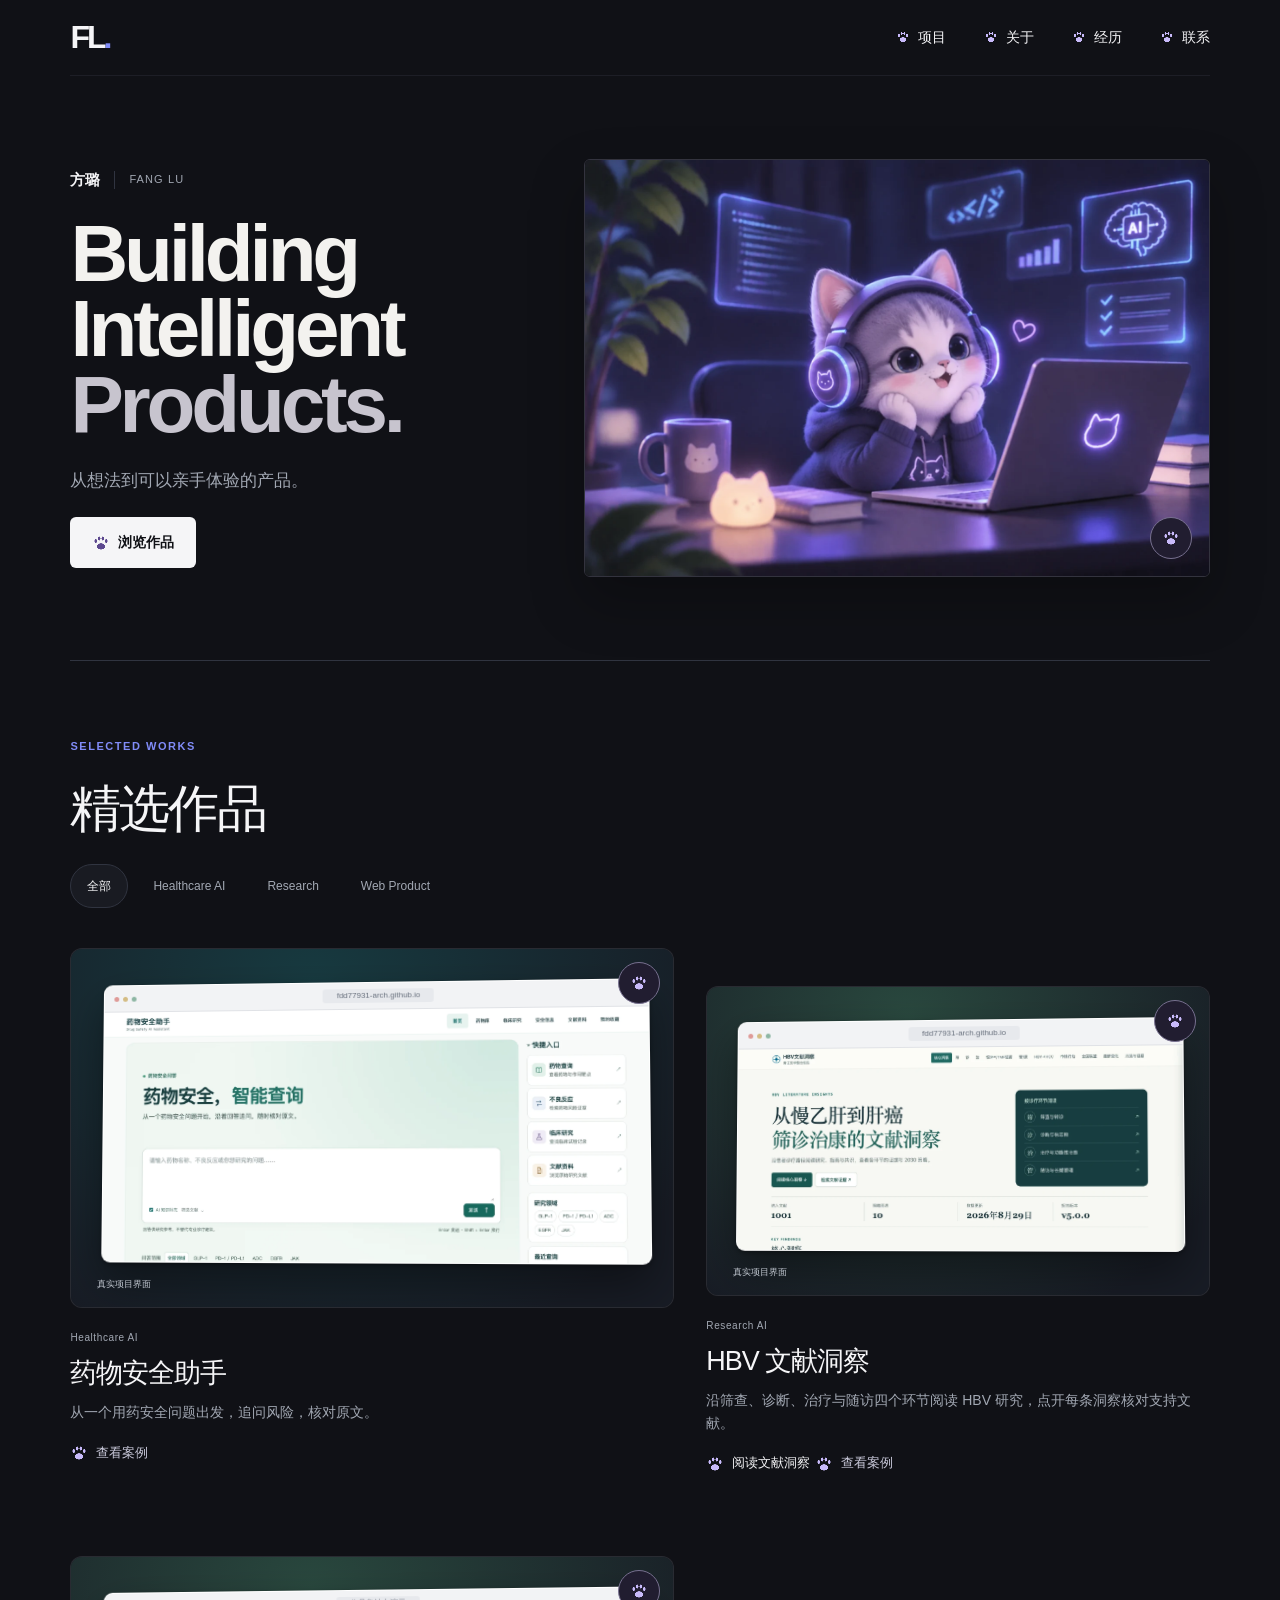
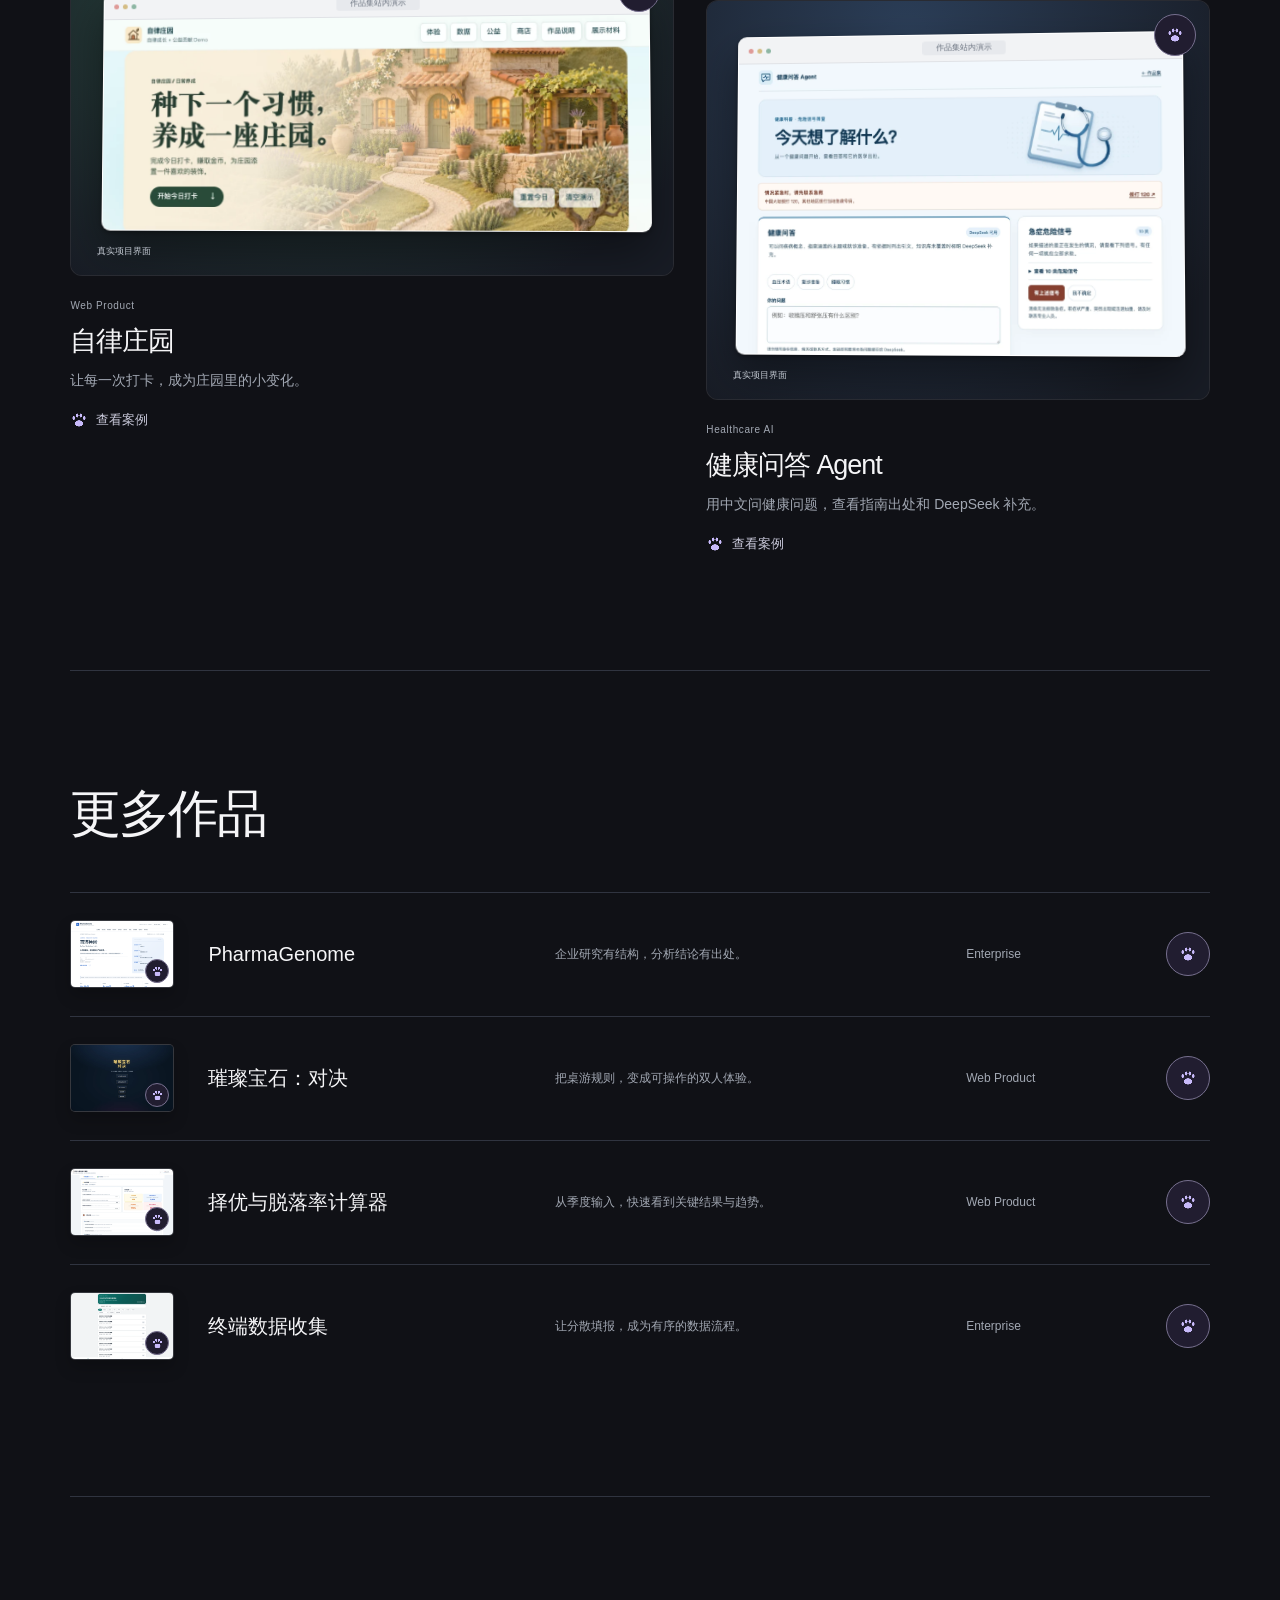
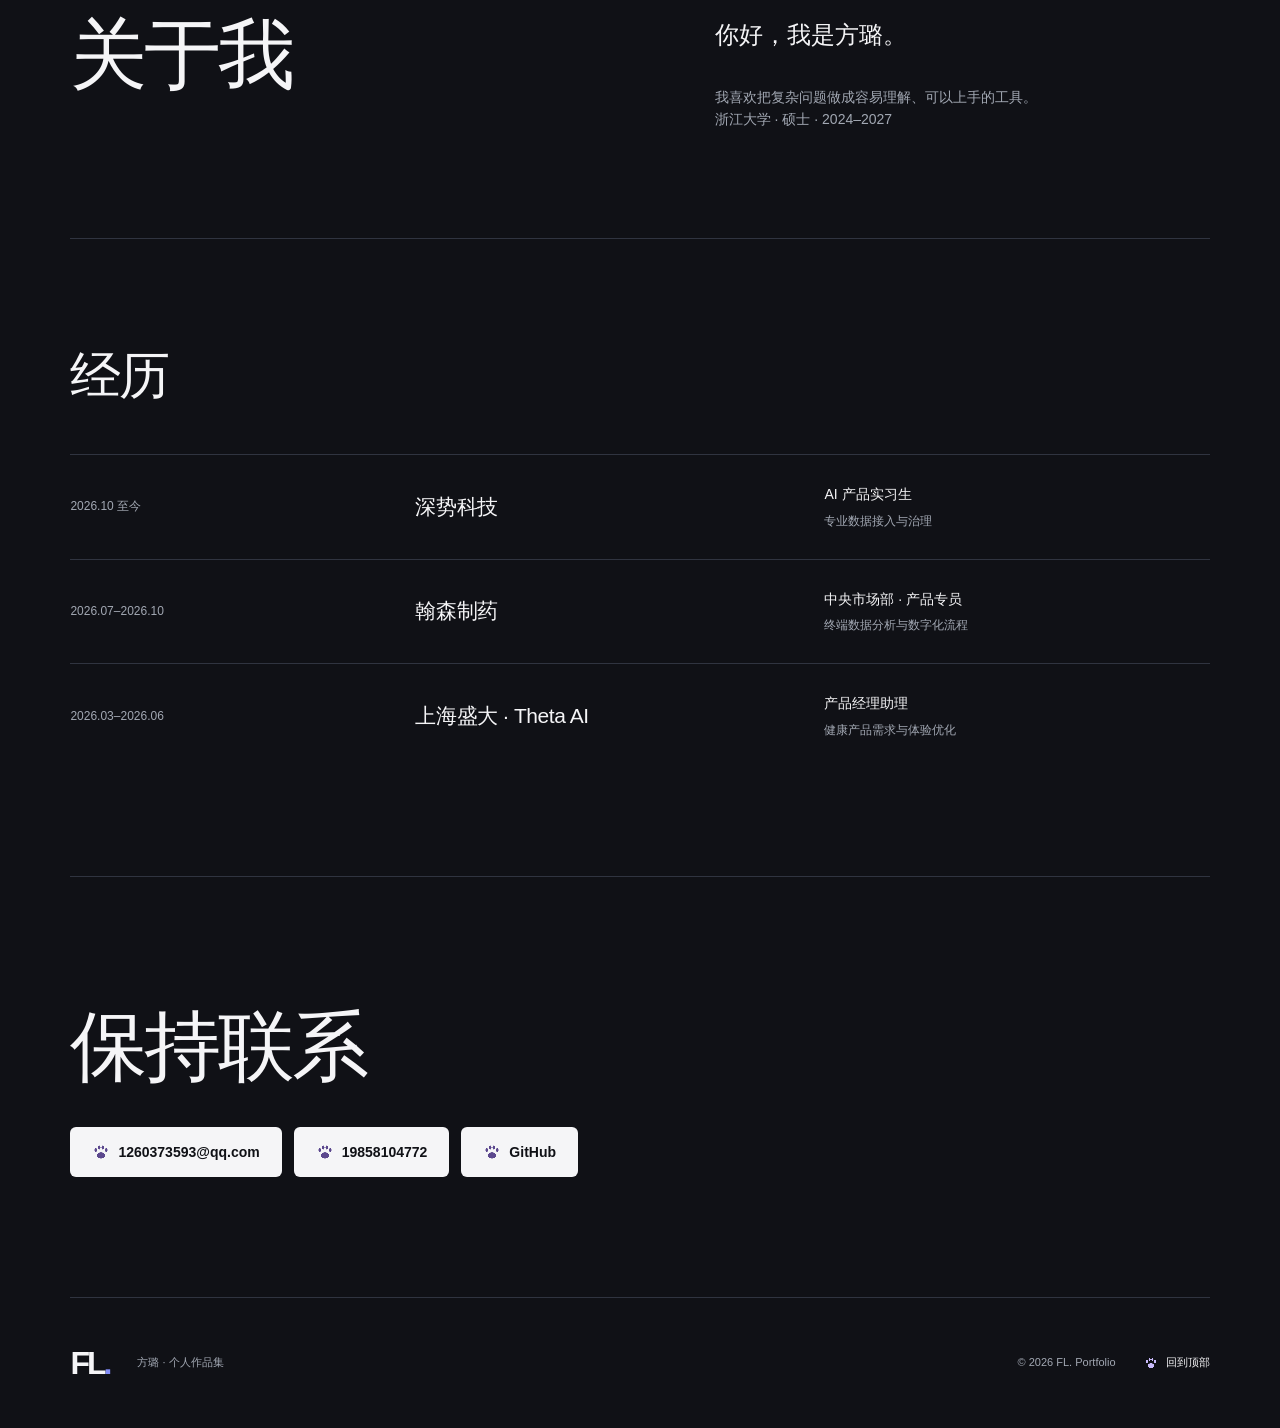
==== index.html @ aad7d4b2 "Feature the redesigned HBV reading experience on the portfolio homepage" ====
<!doctype html><html lang="zh-CN"><head><meta charset="utf-8"><meta name="viewport" content="width=device-width,initial-scale=1"><meta name="theme-color" content="#101116"><meta name="description" content="方璐的个人作品集，收录产品案例与在线体验。"><meta property="og:title" content="FL. Portfolio — 方璐"><meta property="og:description" content="方璐的个人作品集，收录产品案例与在线体验。"><title>FL. Portfolio — 方璐</title><link rel="icon" href="assets/favicon.svg" type="image/svg+xml"><link rel="stylesheet" href="style.css"><script defer src="app.js"></script></head><body><a class="skip" href="#main">跳到主要内容</a><header class="nav"><a class="logo" href="#" aria-label="FL 首页">FL<span>.</span></a><nav aria-label="主导航"><a class="paw-link" href="#works"><span class="paw-icon" aria-hidden="true"></span>项目</a><a class="paw-link" href="#about"><span class="paw-icon" aria-hidden="true"></span>关于</a><a class="paw-link" href="#experience"><span class="paw-icon" aria-hidden="true"></span>经历</a><a class="paw-link" href="#contact"><span class="paw-icon" aria-hidden="true"></span>联系</a></nav><button class="menu" aria-label="展开导航" aria-expanded="false">菜单</button></header><main id="main">
<section class="hero" id="top" aria-labelledby="hero-title">
 <div class="hero-content">
  <p class="hero-name">方璐 <span lang="en">FANG LU</span></p>
  <h1 id="hero-title" lang="en">Building<br>Intelligent<br><span>Products.</span></h1>
  <p class="hero-intro">从想法到可以亲手体验的产品。</p>
  <a class="button hero-button paw-link" href="#works"><span class="paw-icon" aria-hidden="true"></span>浏览作品</a>
 </div>
 <a class="hero-visual" href="#works" aria-label="浏览精选项目">
  <img class="hero-art" src="assets/hero-cat-studio.webp" alt="" width="1440" height="960" fetchpriority="high">
  <span class="paw-badge cover-paw" aria-hidden="true"><span class="paw-icon" aria-hidden="true"></span></span>
 </a>
</section>
<section class="works section" id="works">
 <div class="section-heading"><div><p class="eyebrow" lang="en">SELECTED WORKS</p><h2>精选作品</h2></div></div>
 <div class="filters" role="group" aria-label="筛选精选项目">
  <button class="active" data-filter="all" aria-pressed="true">全部</button>
  <button data-filter="AI" aria-pressed="false">Healthcare AI</button>
  <button data-filter="Research" aria-pressed="false">Research</button>
  <button data-filter="Web" aria-pressed="false">Web Product</button>
 </div>
 <div class="project-grid"><article class="project cyan" data-category="AI">
  <a class="visual" href="https://fdd77931-arch.github.io/drug-safety-assistant/" target="_blank" rel="noopener noreferrer" aria-label="打开药物安全助手项目"><div class="window-stage cyan"><div class="browser-window"><div class="window-toolbar"><span class="window-dots"><i></i><i></i><i></i></span><span class="window-address">fdd77931-arch.github.io</span><span class="window-icon">↗</span></div><img src="assets/drug-safety-aligned.webp" alt="药物安全助手真实界面截图" loading="lazy"></div><span class="window-caption">真实项目界面</span><span class="window-open">点击体验</span></div><span class="paw-badge cover-paw" aria-hidden="true"><span class="paw-icon" aria-hidden="true"></span></span></a>
  <div class="project-meta">Healthcare AI</div>
  <h3><a href="drug-safety.html">药物安全助手</a></h3>
  <p>从一个用药安全问题出发，追问风险，核对原文。</p>
  <a class="project-case paw-link" href="drug-safety.html"><span class="paw-icon" aria-hidden="true"></span>查看案例</a>
 </article><article class="project mint" data-category="Research">
  <a class="visual" href="https://fdd77931-arch.github.io/hbv-literature-insights/" target="_blank" rel="noopener noreferrer" aria-label="打开HBV 文献洞察项目"><div class="window-stage mint"><div class="browser-window"><div class="window-toolbar"><span class="window-dots"><i></i><i></i><i></i></span><span class="window-address">fdd77931-arch.github.io</span><span class="window-icon">↗</span></div><img src="assets/hbv-literature-reading.webp" alt="HBV 文献洞察真实界面截图" loading="lazy"></div><span class="window-caption">真实项目界面</span><span class="window-open">点击体验</span></div><span class="paw-badge cover-paw" aria-hidden="true"><span class="paw-icon" aria-hidden="true"></span></span></a>
  <div class="project-meta">Research AI</div>
  <h3><a href="hbv-insights.html">HBV 文献洞察</a></h3>
  <p>沿筛查、诊断、治疗与随访四个环节阅读 HBV 研究，点开每条洞察核对支持文献。</p>
  <a class="demo paw-link" href="https://fdd77931-arch.github.io/hbv-literature-insights/" target="_blank" rel="noopener noreferrer"><span class="paw-icon" aria-hidden="true"></span>阅读文献洞察</a> <a class="project-case paw-link" href="hbv-insights.html"><span class="paw-icon" aria-hidden="true"></span>查看案例</a>
 </article><article class="project mint" data-category="Web">
  <a class="visual" href="demos/manor/" target="_blank" rel="noopener noreferrer" aria-label="打开自律庄园项目"><div class="window-stage mint"><div class="browser-window"><div class="window-toolbar"><span class="window-dots"><i></i><i></i><i></i></span><span class="window-address">作品集站内演示</span><span class="window-icon">↗</span></div><img src="assets/manor-current.webp" alt="自律庄园真实界面截图" loading="lazy"></div><span class="window-caption">真实项目界面</span><span class="window-open">点击体验</span></div><span class="paw-badge cover-paw" aria-hidden="true"><span class="paw-icon" aria-hidden="true"></span></span></a>
  <div class="project-meta">Web Product</div>
  <h3><a href="manor.html">自律庄园</a></h3>
  <p>让每一次打卡，成为庄园里的小变化。</p>
  <a class="project-case paw-link" href="manor.html"><span class="paw-icon" aria-hidden="true"></span>查看案例</a>
 </article><article class="project blue" data-category="AI">
  <a class="visual" href="demos/xunji/" target="_blank" rel="noopener noreferrer" aria-label="打开健康问答 Agent项目"><div class="window-stage blue"><div class="browser-window"><div class="window-toolbar"><span class="window-dots"><i></i><i></i><i></i></span><span class="window-address">作品集站内演示</span><span class="window-icon">↗</span></div><img src="assets/healthcare-current.webp" alt="健康问答 Agent真实界面截图" loading="lazy"></div><span class="window-caption">真实项目界面</span><span class="window-open">点击体验</span></div><span class="paw-badge cover-paw" aria-hidden="true"><span class="paw-icon" aria-hidden="true"></span></span></a>
  <div class="project-meta">Healthcare AI</div>
  <h3><a href="healthcare.html">健康问答 Agent</a></h3>
  <p>用中文问健康问题，查看指南出处和 DeepSeek 补充。</p>
  <a class="project-case paw-link" href="healthcare.html"><span class="paw-icon" aria-hidden="true"></span>查看案例</a>
 </article></div>
 <p id="filter-status" class="sr-only" aria-live="polite"></p>
</section>
<section class="more section" aria-labelledby="more-title">
 <div class="section-heading"><h2 id="more-title">更多作品</h2></div>
 <div class="more-list"><article class="more-row">
  <a class="more-thumb" href="pharmagenome.html"  aria-label="打开PharmaGenome项目"><img src="assets/pharmagenome.png" alt="" loading="lazy"><span class="paw-badge cover-paw" aria-hidden="true"><span class="paw-icon" aria-hidden="true"></span></span></a>
  <strong><a href="pharmagenome.html">PharmaGenome</a></strong>
  <span class="more-description">企业研究有结构，分析结论有出处。</span>
  <span class="row-kind">Enterprise</span>
  <a class="more-jump paw-badge" href="pharmagenome.html"  aria-label="打开PharmaGenome案例"><span class="paw-icon" aria-hidden="true"></span></a>
 </article><article class="more-row">
  <a class="more-thumb" href="splendor.html"  aria-label="打开璀璨宝石：对决项目"><img src="assets/splendor-screen.webp" alt="" loading="lazy"><span class="paw-badge cover-paw" aria-hidden="true"><span class="paw-icon" aria-hidden="true"></span></span></a>
  <strong><a href="splendor.html">璀璨宝石：对决</a></strong>
  <span class="more-description">把桌游规则，变成可操作的双人体验。</span>
  <span class="row-kind">Web Product</span>
  <a class="more-jump paw-badge" href="splendor.html"  aria-label="打开璀璨宝石：对决案例"><span class="paw-icon" aria-hidden="true"></span></a>
 </article><article class="more-row">
  <a class="more-thumb" href="https://fdd77931-arch.github.io/dropout--calculator/" target="_blank" rel="noopener noreferrer" aria-label="打开择优与脱落率计算器项目"><img src="assets/calculator-screen.webp" alt="" loading="lazy"><span class="paw-badge cover-paw" aria-hidden="true"><span class="paw-icon" aria-hidden="true"></span></span></a>
  <strong><a href="calculator.html">择优与脱落率计算器</a></strong>
  <span class="more-description">从季度输入，快速看到关键结果与趋势。</span>
  <span class="row-kind">Web Product</span>
  <a class="more-jump paw-badge" href="https://fdd77931-arch.github.io/dropout--calculator/" target="_blank" rel="noopener noreferrer" aria-label="打开择优与脱落率计算器演示"><span class="paw-icon" aria-hidden="true"></span></a>
 </article><article class="more-row">
  <a class="more-thumb" href="https://fdd77931-arch.github.io/terminal-collect/?p=2026-09#/fill" target="_blank" rel="noopener noreferrer" aria-label="打开终端数据收集项目"><img src="assets/terminal-screen.webp" alt="" loading="lazy"><span class="paw-badge cover-paw" aria-hidden="true"><span class="paw-icon" aria-hidden="true"></span></span></a>
  <strong><a href="terminal.html">终端数据收集</a></strong>
  <span class="more-description">让分散填报，成为有序的数据流程。</span>
  <span class="row-kind">Enterprise</span>
  <a class="more-jump paw-badge" href="https://fdd77931-arch.github.io/terminal-collect/?p=2026-09#/fill" target="_blank" rel="noopener noreferrer" aria-label="打开终端数据收集演示"><span class="paw-icon" aria-hidden="true"></span></a>
 </article></div>
</section>
<section class="about section" id="about">
 <div class="about-grid"><h2>关于我</h2><div class="about-copy">
  <p class="large-copy">你好，我是方璐。</p>
  <p>我喜欢把复杂问题做成容易理解、可以上手的工具。</p>
  <p>浙江大学 · 硕士 · 2024–2027</p>
 </div></div>
</section>
<section class="section experience" id="experience">
 <div class="section-heading"><h2>经历</h2></div>
 <div class="experience-row"><span>2026.10 至今</span><h3>深势科技</h3><p>AI 产品实习生 <small>专业数据接入与治理</small></p></div>
 <div class="experience-row"><span>2026.07–2026.10</span><h3>翰森制药</h3><p>中央市场部 · 产品专员 <small>终端数据分析与数字化流程</small></p></div>
 <div class="experience-row"><span>2026.03–2026.06</span><h3>上海盛大 · Theta AI</h3><p>产品经理助理 <small>健康产品需求与体验优化</small></p></div>
</section>
<section class="contact section" id="contact">
 <h2>保持联系</h2>
 <div class="contact-links">
  <a class="button paw-link" href="mailto:1260373593@qq.com"><span class="paw-icon" aria-hidden="true"></span><span class="sr-only">邮箱 </span>1260373593@qq.com</a>
  <a class="button paw-link" href="tel:+8619858104772"><span class="paw-icon" aria-hidden="true"></span><span class="sr-only">电话 </span>19858104772</a>
  <a class="button paw-link" href="https://github.com/fdd77931-arch" target="_blank" rel="noopener noreferrer"><span class="paw-icon" aria-hidden="true"></span>GitHub</a>
 </div>
</section>
</main><footer><a class="logo" href="index.html">FL<span>.</span></a><p>方璐 · 个人作品集</p><span>© 2026 FL. Portfolio</span><a class="footer-top paw-link" href="#top"><span class="paw-icon" aria-hidden="true"></span>回到顶部</a></footer></body></html>
---- style.css ----
:root{--bg:#101116;--surface:#191b22;--line:#303440;--text:#f5f5f7;--muted:#a2a8b3;--accent:#818cf8;--cyan:#67e8f9;color-scheme:dark}*{box-sizing:border-box}html{scroll-behavior:smooth;scroll-padding-top:100px}body{margin:0;background:var(--bg);color:var(--text);font-family:Arial,'PingFang SC','Microsoft YaHei',sans-serif;line-height:1.6;-webkit-font-smoothing:antialiased}a{color:inherit;text-decoration:none}button{font:inherit;cursor:pointer}a,button,summary{touch-action:manipulation}button,a,summary{outline-offset:6px}a:focus-visible,button:focus-visible,summary:focus-visible{outline:2px solid var(--cyan)}img{display:block;max-width:100%}h1,h2,h3,p{margin:0}h1,h2,h3{line-height:1.15;letter-spacing:-.04em}h2{font-size:clamp(32px,4vw,58px);font-weight:500}h3{font-weight:500}p{color:var(--muted)}.nav{height:76px;width:89%;max-width:1440px;margin:0 auto;display:flex;align-items:center;justify-content:space-between;border-bottom:1px solid #30344066;position:relative;z-index:5}.logo{font-size:32px;font-weight:800;letter-spacing:-3px}.logo span{color:var(--accent)}.nav nav{display:flex;gap:38px;font-size:14px}.nav a{transition:color .18s}.nav a:hover{color:var(--accent)}.menu{display:none}.section{padding:108px 0;margin:0 auto;width:89%;max-width:1440px;border-bottom:1px solid var(--line)}.eyebrow{font-size:11px;letter-spacing:.14em;color:var(--accent);font-weight:600;margin-bottom:24px}.button{display:inline-flex;align-items:center;gap:56px;margin-top:30px;background:var(--text);color:var(--bg);padding:14px 22px;border-radius:6px;font-size:14px;font-weight:600;transition:background .18s,transform .18s}.button:hover{background:#c7cdff;transform:translateY(-2px)}.section-heading{display:flex;justify-content:space-between;align-items:flex-end;gap:24px;margin-bottom:48px}.section-heading>p{font-size:14px;line-height:1.9}.filters{display:flex;gap:8px;flex-wrap:wrap;margin-bottom:40px}.filters button{border:1px solid transparent;background:none;color:var(--muted);padding:10px 16px;border-radius:24px;font-size:12px;min-height:44px}.filters button.active{border-color:var(--line);color:var(--text);background:var(--surface)}sup{font-size:9px;margin-left:8px;color:var(--accent)}.project-grid{display:grid;grid-template-columns:1.2fr 1fr;gap:70px 32px;align-items:start}.project:nth-child(2){padding-top:110px}.project:nth-child(4){padding-top:90px}.visual{display:block;position:relative;height:360px;border-radius:12px;background:var(--surface);overflow:hidden;transition:transform .18s}.project:nth-child(2) .visual{height:310px}.project:nth-child(3) .visual{height:320px}.project:nth-child(4) .visual{height:400px}.visual:hover{transform:translateY(-2px)}.visual:hover .sculpture{transform:scale(1.02)}.project-meta{display:flex;justify-content:space-between;font-size:10px;color:var(--muted);margin:22px 0 12px;letter-spacing:.06em}.project-meta span:last-child{font-size:9px}.project h3{font-size:27px}.project p{font-size:14px;margin-top:12px}.card-bottom{display:flex;justify-content:space-between;align-items:center;gap:12px;margin-top:22px}.tags{display:flex;gap:8px;flex-wrap:wrap}.tags span{font-size:10px;color:var(--muted);border:1px solid var(--line);padding:3px 8px;border-radius:4px}.demo{display:inline-flex;gap:18px;align-items:center;font-size:13px;white-space:nowrap;color:var(--text);min-height:44px}.demo:hover{color:#bac3ff}.sculpture{position:relative;width:100%;height:100%;overflow:hidden;transition:transform .3s;--hue:#67e8f9;background:radial-gradient(ellipse at 65% 90%,color-mix(in srgb,var(--hue),transparent 88%),transparent 65%)}.violet .sculpture,.sculpture.violet{--hue:#a9a1ff}.mint .sculpture,.sculpture.mint{--hue:#9dd8c4}.blue .sculpture,.sculpture.blue{--hue:#8bb2e7}.gold .sculpture,.sculpture.gold{--hue:#ceac6f}.sculpture i{position:absolute;display:block;left:23%;top:24%;width:52%;height:48%;border:1px solid color-mix(in srgb,var(--hue),transparent 40%);background:color-mix(in srgb,var(--hue),transparent 94%);transform:rotate(-16deg) skewY(8deg);border-radius:12px;box-shadow:0 20px 40px #0004}.sculpture i:nth-child(2){transform:translate(18px,-25px) rotate(-16deg) skewY(8deg)}.sculpture i:nth-child(3){transform:translate(-18px,25px) rotate(-16deg) skewY(8deg)}.sculpture b{position:absolute;left:48%;top:20%;height:60%;width:1px;background:var(--hue);transform:rotate(35deg)}.sculpture em{position:absolute;left:24px;bottom:42px;font-size:16px;font-weight:400;letter-spacing:-.03em;font-style:normal;color:var(--hue)}.mint .sculpture i{border-radius:80px;width:40%;left:29%;transform:rotate(30deg)}.blue .sculpture i{border-radius:2px;transform:rotate(-3deg);width:58%;left:20%}.art-label{position:absolute;bottom:18px;left:24px;color:#a2a8b3;font-size:9px}.more-row{display:grid;grid-template-columns:14px 1.1fr 1.4fr .6fr 24px;align-items:center;gap:20px;min-height:105px;border-top:1px solid var(--line);transition:background .18s}.more-row:hover{background:#191b2266}.more-row strong{font-size:20px;font-weight:500}.more-row>span{font-size:12px;color:var(--muted)}.tiny-dot{width:7px;height:7px;border-radius:50%;background:var(--accent)}.tiny-dot.mint{background:#9dd8c4}.tiny-dot.gold{background:#ceac6f}.tiny-dot.blue{background:#8bb2e7}.more-row>b{font-size:24px;font-weight:400}.about-grid{display:grid;grid-template-columns:1.1fr 1fr;gap:100px}.about h2{font-size:clamp(40px,6vw,82px);line-height:1.3}.about h2 span{color:var(--accent)}.about-copy{padding-top:10px}.large-copy{font-size:24px;color:var(--text);line-height:1.7;margin-bottom:30px}.about-copy>p:not(.large-copy){font-size:14px}.capabilities{display:flex;flex-wrap:wrap;gap:12px 24px;margin-top:40px}.capabilities span{font-size:12px;color:var(--muted);padding-bottom:10px;border-bottom:1px solid var(--line)}.experience-row{display:grid;grid-template-columns:1fr 1.2fr 1.2fr;padding:28px 0;align-items:center;border-top:1px solid var(--line);gap:24px}.experience-row>span{font-size:12px;color:var(--muted)}.experience-row h3{font-size:21px;letter-spacing:-.02em}.experience-row p{font-size:14px;color:var(--text)}.experience-row small{display:block;font-size:12px;color:var(--muted);margin-top:6px}.contact{padding-top:120px;padding-bottom:120px}.contact h2{font-size:clamp(40px,6vw,86px);line-height:1.3}.contact h2 span{color:var(--muted)}.contact>p:not(.eyebrow){margin-top:24px}.contact .contact-note{font-size:11px}footer{max-width:1440px;width:89%;margin:auto;min-height:130px;display:flex;align-items:center;gap:28px;font-size:11px}footer p{flex:1}footer>span{color:var(--muted)}.skip{position:fixed;left:20px;top:-100px;z-index:99;background:white;color:black;padding:12px}.skip:focus{top:12px}.sr-only{position:absolute;width:1px;height:1px;overflow:hidden;clip-path:inset(50%)}[hidden]{display:none!important}.pending{font-size:11px;color:var(--muted)}.case-page{width:89%;max-width:1440px;margin:auto}.back{display:inline-block;font-size:13px;color:var(--muted);margin-top:40px}.case-title{padding:64px 0 48px}.case-title h1{font-size:clamp(38px,5.4vw,80px);font-weight:500}.case-title>p:not(.eyebrow){font-size:20px;margin-top:28px}.case-actions{display:flex;gap:40px;align-items:center;margin-top:24px}.case-cover{height:460px;background:var(--surface);border-radius:12px;overflow:hidden;position:relative}.case-cover img{width:100%;height:100%;object-fit:cover;object-position:top}.case-cover .sculpture em{font-size:30px;left:40px;bottom:45px}.case-body{display:grid;grid-template-columns:200px 1fr;gap:64px;padding-top:80px}.case-body aside{height:max-content;position:sticky;top:32px;font-size:12px;display:flex;flex-direction:column;gap:18px;color:var(--muted)}.case-body aside p{font-size:10px;letter-spacing:.1em;color:var(--accent);margin-bottom:8px}.case-body section{padding:0 0 64px;margin-bottom:64px;border-bottom:1px solid var(--line)}.case-body section h2{font-size:36px;margin-bottom:28px}.case-body section>p{max-width:65ch;line-height:1.95;font-size:15px}.metrics{display:flex;gap:60px;margin:32px 0}.metrics strong{font-size:50px;line-height:1.2;display:block;letter-spacing:-.05em;font-weight:500}.metrics span{font-size:12px;color:var(--muted)}.case-body p.scope{font-size:12px;margin-top:24px}.feature-list{padding:0;list-style:none;margin:30px 0 0}.feature-list li{font-size:20px;border-top:1px solid var(--line);padding:18px 0}.feature-list span{color:var(--accent);padding-right:28px}.flow{display:flex;list-style:none;padding:0;gap:12px;flex-wrap:wrap}.flow li{border:1px solid var(--line);border-radius:6px;padding:16px;font-size:13px}.flow li+li:before{content:'→';color:var(--accent);margin-right:12px}details{border-top:1px solid var(--line);margin-top:32px}summary{padding:20px 0;cursor:pointer;font-size:13px;list-style:none;display:flex;justify-content:space-between}details p{font-size:13px;margin:16px 0}.next-project{display:flex;align-items:center;justify-content:space-between;padding:30px 0 70px;gap:24px}.next-project > .next-label{font-size:12px;color:var(--muted)}.next-project strong{font-size:clamp(20px,3vw,40px);font-weight:500}
@media(max-width:1000px){.project-grid{gap:50px 24px}.visual{height:290px}.project:nth-child(4) .visual{height:320px}.card-bottom{align-items:flex-start;flex-direction:column;gap:4px}.more-row{grid-template-columns:10px 1fr 1.2fr 20px}.row-kind{display:none}.about-grid{gap:50px}.case-body{grid-template-columns:140px 1fr;gap:32px}.experience-row{grid-template-columns:.8fr 1fr 1.2fr}footer{flex-wrap:wrap;padding:32px 0;gap:20px}footer p{min-width:55%}}
@media(max-width:640px){.nav{height:76px}.nav nav{display:none;position:absolute;top:76px;left:-6.2%;right:-6.2%;background:#191b22;flex-direction:column;gap:0;padding:12px 6% 24px;border-bottom:1px solid var(--line)}.nav nav.open{display:flex}.nav nav a{padding:14px 0}.menu{display:block;background:transparent;border:1px solid var(--line);color:var(--text);border-radius:5px;min-height:44px;padding:8px 14px;font-size:12px}.section{padding:64px 0}.section-heading{display:block;margin-bottom:28px}.section-heading>p{margin-top:20px;font-size:12px}.eyebrow{font-size:9px;margin-bottom:18px}.filters{gap:2px;margin-bottom:24px}.filters button{font-size:10px;padding:9px 10px}.project-grid{grid-template-columns:1fr;gap:44px}.project:nth-child(n){padding-top:0}.project:nth-child(n) .visual{height:270px}.project h3{font-size:25px}.project-meta{font-size:9px;margin-top:18px}.project p{font-size:13px}.card-bottom{flex-direction:row;align-items:center;margin-top:18px}.tags span{font-size:9px;padding:3px 6px}.demo{font-size:12px;gap:12px}.more-row{grid-template-columns:8px 1fr 18px;gap:14px;padding:22px 0;min-height:100px}.more-row strong{font-size:19px}.more-row>span:not(.tiny-dot){display:none}.more-row>b{font-size:20px}.about-grid{grid-template-columns:1fr;gap:30px}.about h2{font-size:52px}.about .large-copy{font-size:22px}.capabilities{margin-top:24px;gap:12px 18px}.experience-row{grid-template-columns:1fr;gap:12px;padding:24px 0}.experience-row h3{font-size:22px}.experience-row p{font-size:13px}.contact h2{font-size:43px}.contact>p:not(.eyebrow){font-size:13px}.contact .contact-note{font-size:10px}footer{gap:18px}footer p{display:none}footer>span{flex:1;font-size:9px}.case-title{padding:44px 0 30px}.case-title h1{font-size:37px;line-height:1.2}.case-title>p:not(.eyebrow){font-size:16px;margin-top:20px}.case-actions{gap:20px;flex-wrap:wrap}.case-cover{height:280px}.case-cover .sculpture em{font-size:18px;left:24px}.case-body{grid-template-columns:1fr;padding-top:44px;gap:0}.case-body aside{display:none}.case-body section{margin-bottom:40px;padding-bottom:40px}.case-body section h2{font-size:30px}.case-body section>p{font-size:14px}.metrics{gap:40px}.metrics strong{font-size:44px}.flow{gap:8px}.flow li{padding:12px;font-size:12px}.feature-list li{font-size:18px}.next-project{flex-wrap:wrap;padding-bottom:40px}.next-project > .next-label{width:100%}.next-project strong{font-size:25px}}
@media(prefers-reduced-motion:reduce){html{scroll-behavior:auto}*,*:before,*:after{animation:none!important;transition:none!important;transform:none!important}}
/* Real-product browser windows */
.window-stage{height:100%;position:relative;padding:32px 26px 44px;display:flex;align-items:center;justify-content:center;--window-tint:#173a40;background:radial-gradient(ellipse at 40% 10%,var(--window-tint),#171b24 85%)}.window-stage.violet{--window-tint:#343354}.window-stage.mint{--window-tint:#29483e}.window-stage.blue{--window-tint:#2b3e58}.window-stage.gold{--window-tint:#49382b}.browser-window{width:100%;border:1px solid #ffffff26;border-radius:9px;overflow:hidden;background:#fff;box-shadow:0 20px 44px #0006,0 2px 5px #0005;transform:perspective(1400px) rotateX(3deg) rotateY(-5deg);transition:transform .3s ease,box-shadow .3s}.visual:hover .browser-window{transform:perspective(1400px) rotateX(0) rotateY(0) translateY(-3px);box-shadow:0 28px 54px #0008}.window-toolbar{height:27px;display:flex;align-items:center;justify-content:space-between;background:#f2f3f5;color:#68707d;padding:0 10px;border-bottom:1px solid #e0e2e6;gap:14px}.window-dots{display:flex;gap:4px}.window-dots i{width:5px;height:5px;border-radius:100%;background:#c4c9d1}.window-dots i:first-child{background:#df9a97}.window-dots i:nth-child(2){background:#d4bc83}.window-dots i:nth-child(3){background:#8db6a3}.window-address{font-size:8px;text-align:center;background:#e7e9ed;border-radius:3px;padding:1px 14px;overflow:hidden;white-space:nowrap;text-overflow:ellipsis;max-width:70%}.window-icon{font-size:10px}.browser-window img{display:block;width:100%;height:auto;aspect-ratio:1.5;object-fit:cover;object-position:top}.window-caption{position:absolute;bottom:16px;left:26px;font-size:9px;color:#c1c7d0}.window-open{position:absolute;right:26px;bottom:14px;font-size:10px;color:#e9edf5;opacity:0;transform:translateY(5px);transition:opacity .18s,transform .18s}.visual:hover .window-open,.visual:focus-visible .window-open{opacity:1;transform:none}.case-link{color:var(--muted);font-size:12px;white-space:nowrap;min-height:44px;display:inline-flex;align-items:center;gap:10px;margin-left:auto}.case-link:hover{color:var(--text)}.case-cover .window-stage{padding:40px 7%}.case-cover{height:auto;min-height:400px}.case-cover .browser-window{max-width:1050px;transform:none}.case-cover .browser-window img{aspect-ratio:1.5;max-height:700px;object-fit:contain}.case-cover .window-caption{bottom:12px}.case-cover .window-open{display:none}.more-row{grid-template-columns:112px 1.1fr 1.4fr .6fr 24px;min-height:124px}.more-thumb{display:block;width:104px;height:70px;overflow:hidden;border-radius:5px;border:1px solid #ffffff20;background:var(--surface);box-shadow:0 8px 16px #0003}.more-thumb img{width:100%;height:100%;object-fit:cover;object-position:top}.more-row:hover .more-thumb{outline:1px solid #818cf866}
@media(max-width:1000px){.window-stage{padding:24px 18px 38px}.window-caption{left:18px;bottom:12px}.window-open{right:18px;bottom:12px;opacity:1;transform:none}.more-row{grid-template-columns:88px 1fr 1.2fr 20px}.more-thumb{width:80px;height:58px}.card-bottom{flex-direction:row;flex-wrap:wrap}.card-bottom .tags{width:100%}.case-link{margin-left:0}.card-bottom .demo{margin-left:auto}}
@media(max-width:640px){.project:nth-child(n) .visual{height:auto;aspect-ratio:1.25}.window-stage{padding:24px 14px 36px}.browser-window{transform:none;border-radius:6px}.window-toolbar{height:22px;padding:0 7px;gap:5px}.window-address{font-size:6px;padding:1px 8px}.window-dots i{width:4px;height:4px}.window-caption{font-size:8px;left:14px}.window-open{font-size:9px;right:14px}.more-row{grid-template-columns:80px 1fr 18px;gap:16px}.more-thumb{width:76px;height:56px}.more-row>span.more-thumb{display:block}.more-row strong{font-size:18px}.case-cover{min-height:0}.case-cover .window-stage{padding:22px 12px 34px}.case-cover .browser-window img{max-height:none}.case-cover .window-caption{left:12px;font-size:8px}.case-link{font-size:11px}}
@media(prefers-reduced-motion:reduce){.browser-window,.visual:hover .browser-window{transform:none!important}}
.window-stage .browser-window{height:100%;min-height:0;display:flex;flex-direction:column}.window-toolbar{flex:0 0 27px}.window-stage .browser-window img{flex:1;min-height:0;height:0;aspect-ratio:auto;object-fit:cover;object-position:top}.case-cover .window-stage{height:620px}.case-cover .browser-window{height:100%}.case-cover .window-stage .browser-window img{object-fit:contain;background:#f5f6f8}@media(max-width:640px){.window-toolbar{flex-basis:22px}.case-cover .window-stage{height:290px}}

/* Portfolio opening and featured works */
.hero {
  display: grid;
  grid-template-columns: minmax(0, .85fr) minmax(0, 1.15fr);
  align-items: center;
  gap: clamp(32px, 4vw, 72px);
  width: 89%;
  max-width: 1440px;
  margin-inline: auto;
  padding-block: clamp(56px, 6.5vw, 106px);
  border-bottom: 1px solid var(--line);
}

.hero-name {
  display: flex;
  align-items: center;
  gap: 14px;
  margin: 0 0 24px;
  color: var(--text);
  font-size: 15px;
  font-weight: 600;
}

.hero-name span {
  padding-inline-start: 14px;
  border-inline-start: 1px solid var(--line);
  color: var(--muted);
  font-size: 11px;
  font-weight: 500;
  letter-spacing: .1em;
}

.hero h1 {
  color: #f3f2ef;
  font-family: -apple-system, BlinkMacSystemFont, 'Segoe UI', sans-serif;
  font-size: clamp(52px, 6.25vw, 104px);
  font-weight: 560;
  line-height: .94;
  letter-spacing: -.052em;
}

.hero h1 span { color: #c7c4ce; }

.hero-intro {
  margin-top: 26px;
  color: var(--muted);
  font-size: clamp(15px, 1.3vw, 18px);
}

.hero .hero-button { margin-top: 23px; }

.hero-visual {
  position: relative;
  display: block;
  overflow: hidden;
  border: 1px solid #33333e;
  border-radius: 6px;
  background: #08090c;
  box-shadow: 0 24px 54px #0004;
}

.hero-art {
  display: block;
  width: 100%;
  height: auto;
  transition: transform .55s cubic-bezier(.2,.8,.2,1);
}

.hero-visual:is(:hover, :focus-visible) .hero-art { transform: scale(1.035); }

.works { padding-top: clamp(62px, 6vw, 96px); }
.works .section-heading { margin-bottom: 26px; }
.works .section-heading h2, .more .section-heading h2 { margin-top: 6px; }
.project:nth-child(2) { padding-top: 38px; }
.project:nth-child(4) { padding-top: 44px; }
.project-grid:has(>.project[hidden]) > .project { padding-top: 0; }
.project .visual { border: 1px solid #ffffff12; }
.project .visual:focus-visible, .more-thumb:focus-visible, .hero-visual:focus-visible { outline-offset: 4px; }
.case-cover-link { display: block; }
.project-case {
  display: inline-flex;
  align-items: center;
  gap: 8px;
  margin-top: 12px;
  padding: 7px 0;
  color: #c9c9da;
  font-size: 13px;
}
.project-case:hover, .more-row strong a:hover { color: #fff; text-decoration: underline; text-underline-offset: 4px; }
.more-row { grid-template-columns: 118px minmax(0, 1fr) minmax(0, 1.2fr) minmax(100px, .55fr) 44px; }
.more-thumb {
  height: 68px;
  position: relative;
  transition: border-color .2s;
}
.more-row .more-thumb:hover { border-color: #a7a6ba; }
.about-copy .large-copy + p { margin-top: 16px; }

@media (max-width: 1000px) {
  .hero { grid-template-columns: minmax(0, .92fr) minmax(0, 1.08fr); }
  .hero h1 { font-size: clamp(47px, 7.05vw, 72px); }
  .more-row { grid-template-columns: 88px minmax(0, 1fr) minmax(0, 1.1fr) 44px; }
}

@media (max-width: 740px) {
  .hero {
    grid-template-columns: minmax(0, 1fr);
    gap: 28px;
    padding-block: 43px 35px;
  }
  .hero h1 { font-size: clamp(53px, 12vw, 77px); }
  .hero-name { margin-bottom: 18px; }
  .hero-intro { margin-top: 19px; }
  .hero .hero-button { margin-top: 15px; padding: 10px 16px; }
}

@media (max-width: 640px) {
  .project:nth-child(2), .project:nth-child(4) { padding-top: 0; }
  .more-row { grid-template-columns: 76px minmax(0, 1fr) 44px; min-height: 96px; }
  .more-thumb { height: 54px; }
  .more-row strong { font-size: 16px; }
}

.paw-link {
  display: inline-flex;
  align-items: center;
  gap: 8px;
}

.nav nav .paw-link,
.case-body aside .paw-link,
.footer-top {
  --paw-size: 14px;
}

.button.paw-link { --paw-ink: #5c488e; }

.paw-icon {
  display: inline-block;
  flex: 0 0 auto;
  inline-size: var(--paw-size, 18px);
  block-size: var(--paw-size, 18px);
  color: var(--paw-ink, #c8bafa);
  background:
    radial-gradient(ellipse 8% 11% at 21% 39%, currentColor 83%, transparent 100%),
    radial-gradient(ellipse 8% 12% at 40% 25%, currentColor 83%, transparent 100%),
    radial-gradient(ellipse 8% 12% at 60% 25%, currentColor 83%, transparent 100%),
    radial-gradient(ellipse 8% 11% at 79% 39%, currentColor 83%, transparent 100%),
    radial-gradient(ellipse 24% 18% at 50% 69%, currentColor 90%, transparent 100%);
  transition: transform .2s ease-out, color .2s ease-out;
}

.paw-badge {
  display: grid;
  place-items: center;
  flex: 0 0 auto;
  inline-size: var(--paw-badge-size, 42px);
  block-size: var(--paw-badge-size, 42px);
  border: 1px solid #77708f;
  border-radius: 50%;
  background: #211d30;
  transition: background .2s, border-color .2s;
}

.cover-paw { position: absolute; z-index: 1; top: 13px; right: 13px; }
.hero-visual .cover-paw { top: auto; right: 17px; bottom: 17px; }
.more-jump { --paw-badge-size: 44px; }
.more-thumb .cover-paw {
  --paw-size: 13px;
  --paw-badge-size: 24px;
  top: auto;
  right: 4px;
  bottom: 4px;
}

a.paw-badge:is(:hover, :focus-visible),
a:is(:hover, :focus-visible) .paw-badge {
  --paw-ink: #513c86;
  border-color: #e1d8ff;
  background: #e1d8ff;
}

a:is(:hover, :focus-visible) .paw-icon { transform: rotate(-13deg) scale(1.08); }
a:active .paw-icon { transform: scale(.87); }

.contact-links {
  display: flex;
  flex-wrap: wrap;
  gap: 12px;
  margin-top: 30px;
}

.contact-links .button { margin-top: 0; }

@media (max-width: 740px) {
  .cover-paw { --paw-badge-size: 36px; }
  .hero-visual .cover-paw { right: 12px; bottom: 12px; }
}
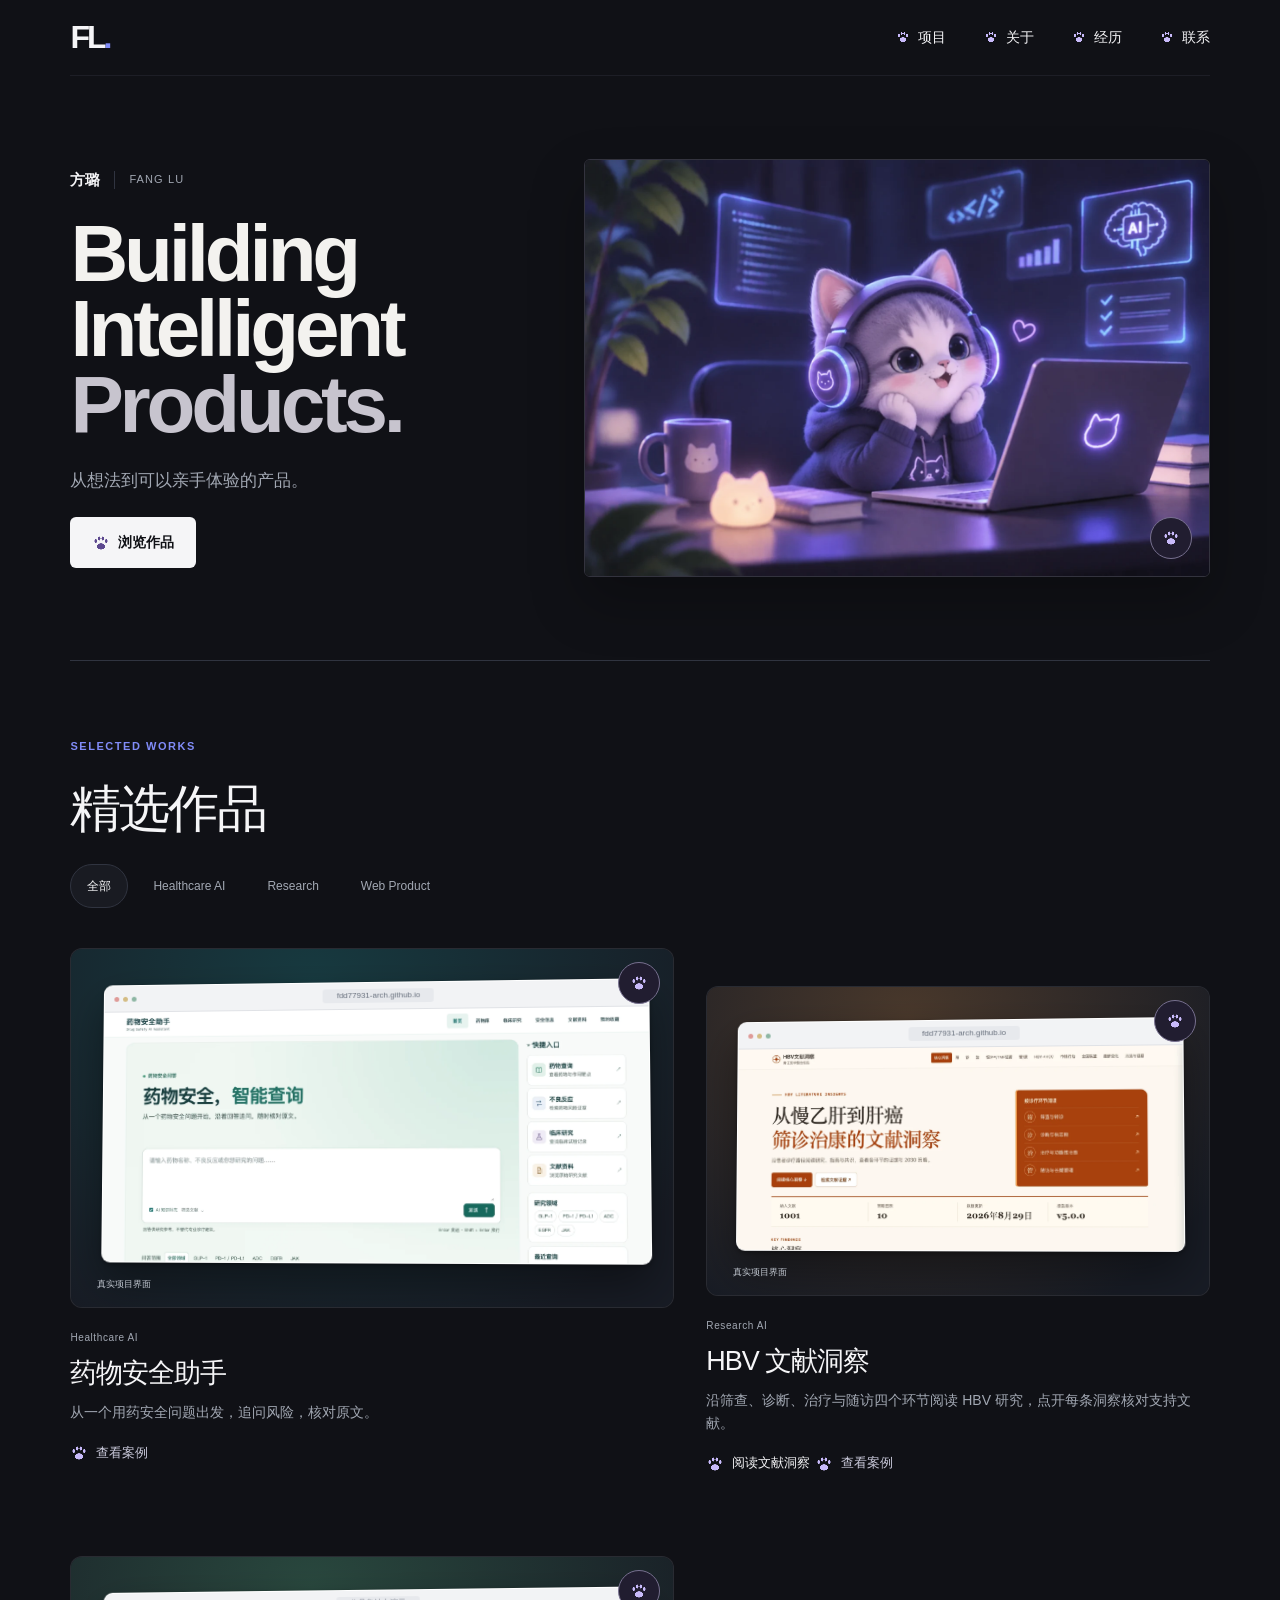
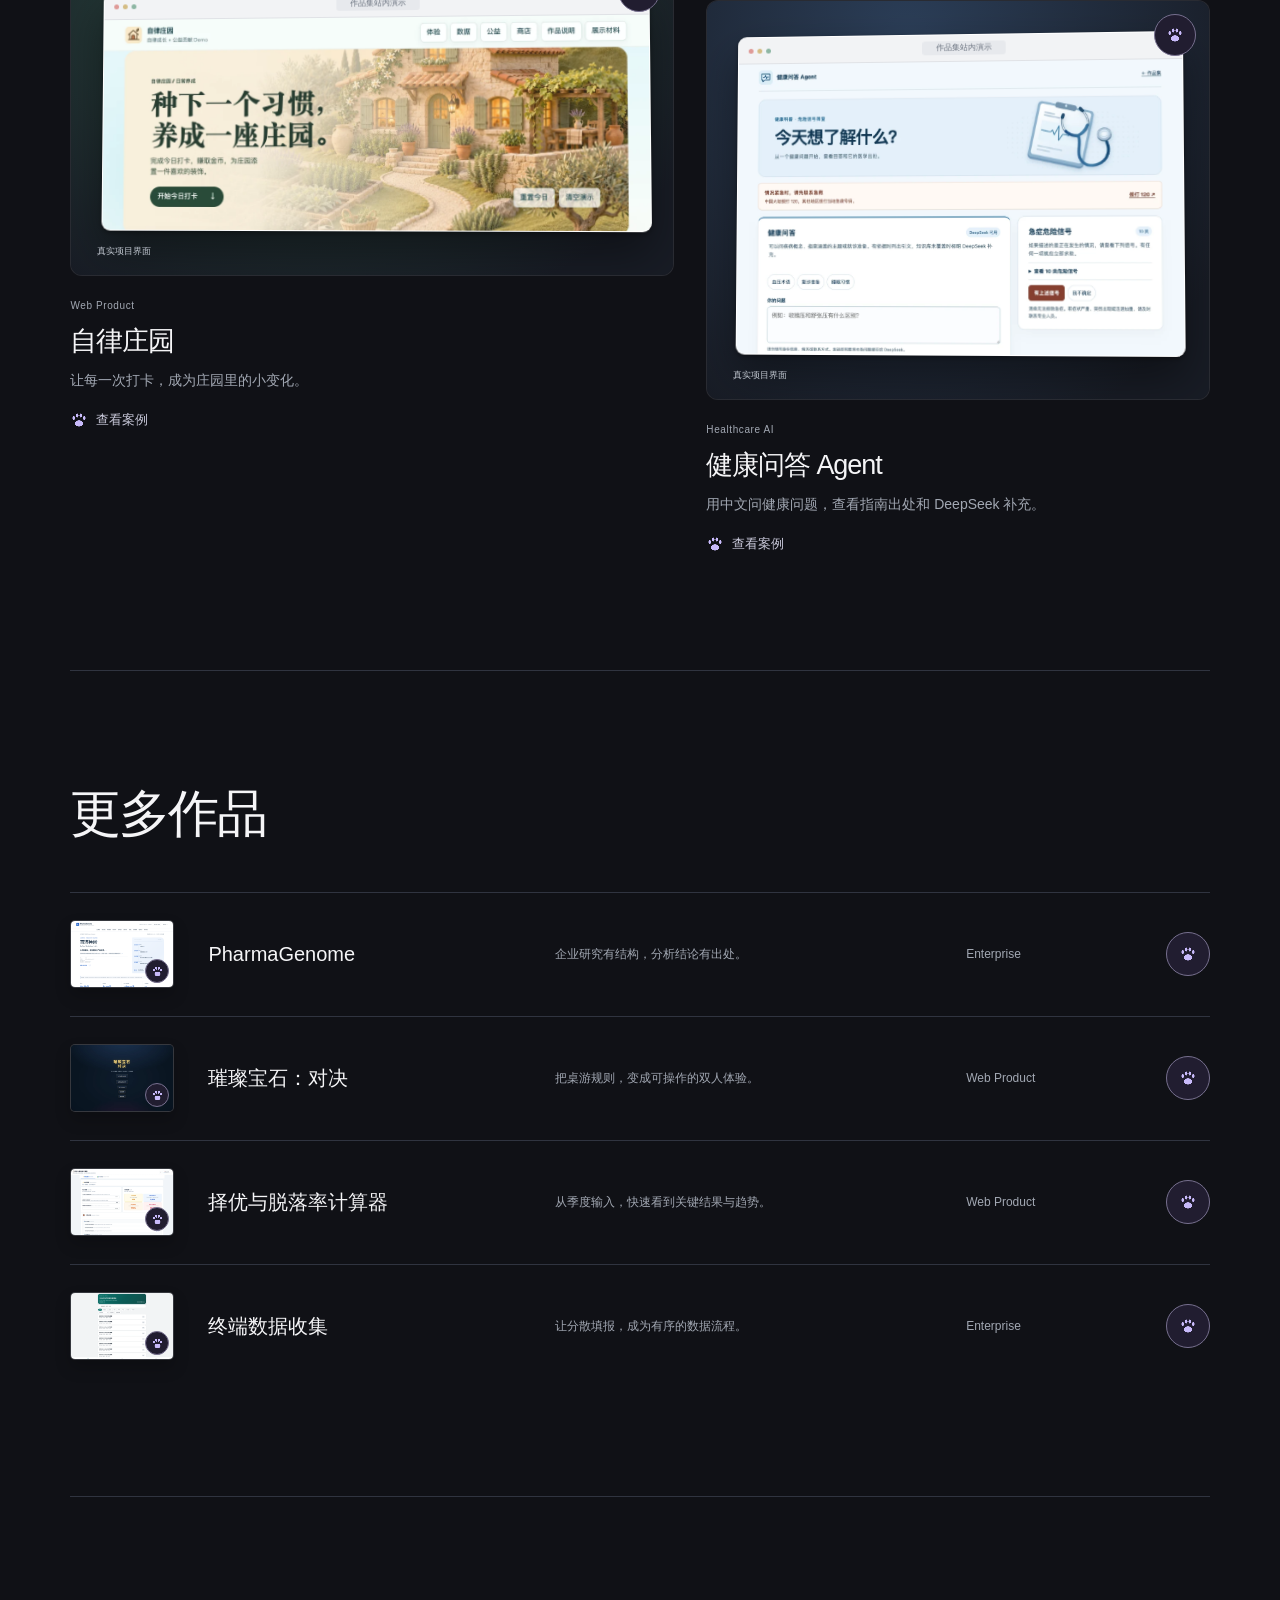
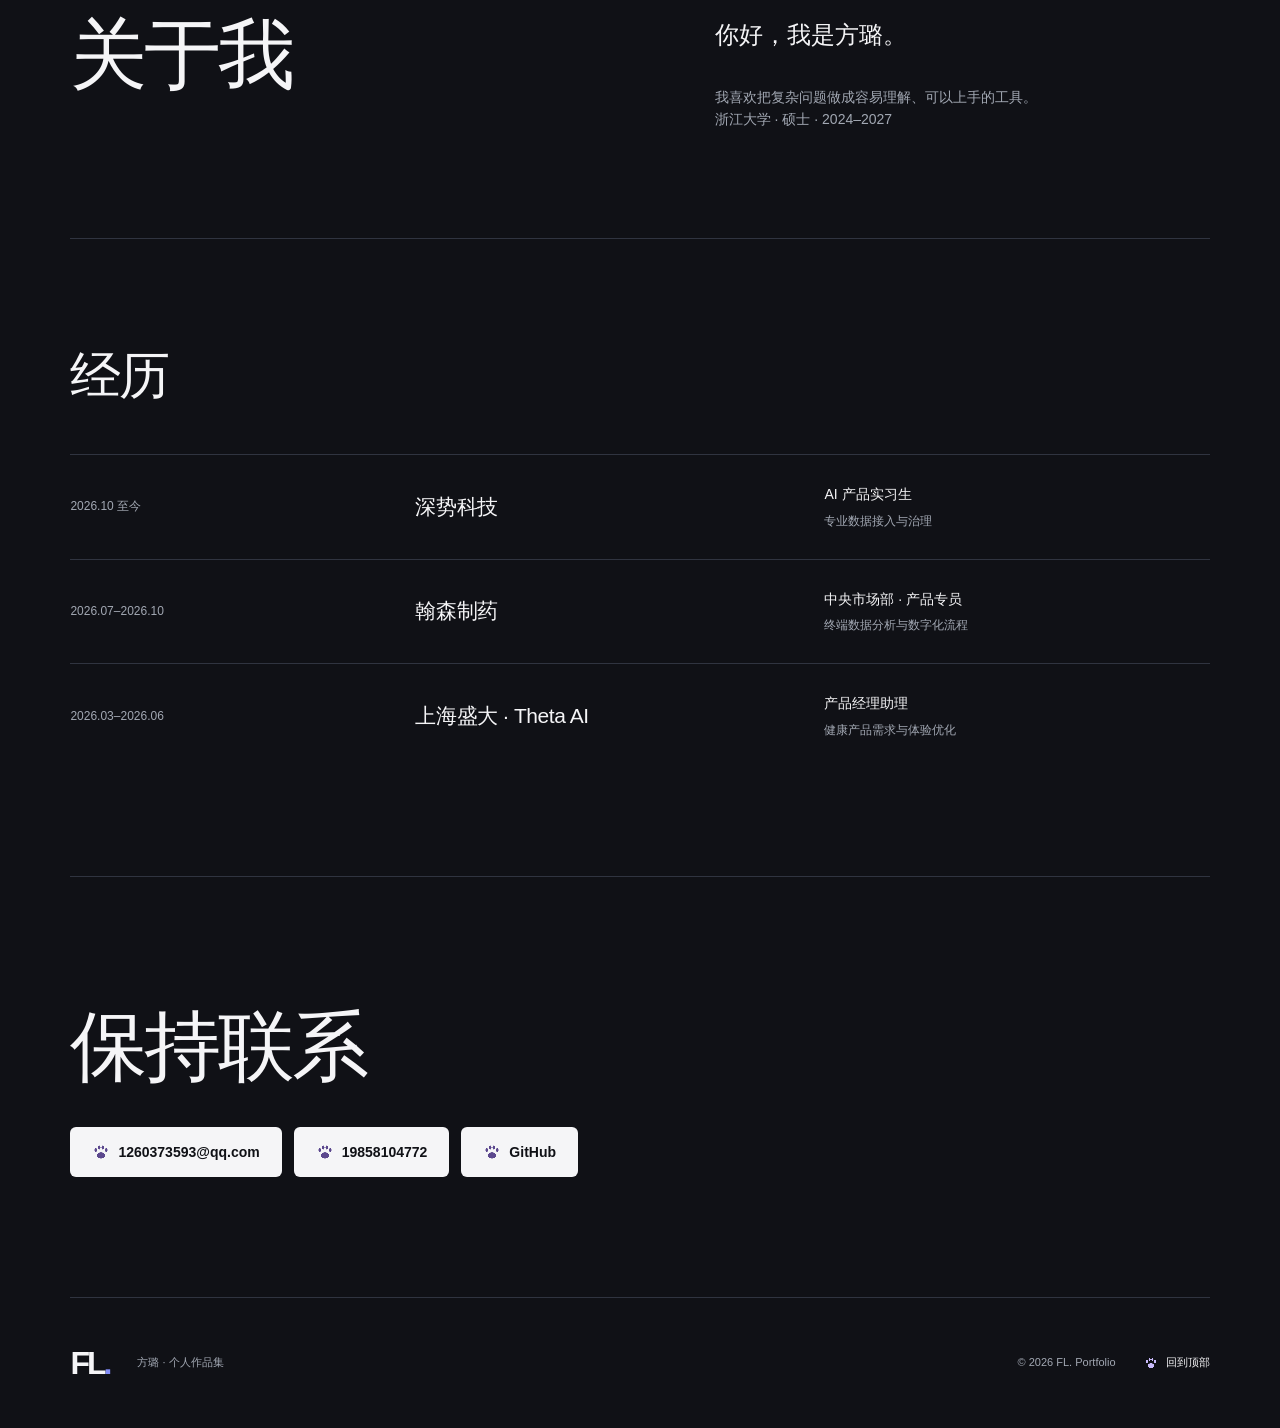
==== commit 3e93cf65: "Update HBV project previews with the published literature report" ====
--- a/index.html
+++ b/index.html
@@ -25,8 +25,8 @@
   <h3><a href="drug-safety.html">药物安全助手</a></h3>
   <p>从一个用药安全问题出发，追问风险，核对原文。</p>
   <a class="project-case paw-link" href="drug-safety.html"><span class="paw-icon" aria-hidden="true"></span>查看案例</a>
- </article><article class="project mint" data-category="Research">
-  <a class="visual" href="https://fdd77931-arch.github.io/hbv-literature-insights/" target="_blank" rel="noopener noreferrer" aria-label="打开HBV 文献洞察项目"><div class="window-stage mint"><div class="browser-window"><div class="window-toolbar"><span class="window-dots"><i></i><i></i><i></i></span><span class="window-address">fdd77931-arch.github.io</span><span class="window-icon">↗</span></div><img src="assets/hbv-literature-reading.webp" alt="HBV 文献洞察真实界面截图" loading="lazy"></div><span class="window-caption">真实项目界面</span><span class="window-open">点击体验</span></div><span class="paw-badge cover-paw" aria-hidden="true"><span class="paw-icon" aria-hidden="true"></span></span></a>
+ </article><article class="project gold" data-category="Research">
+  <a class="visual" href="https://fdd77931-arch.github.io/hbv-literature-insights/" target="_blank" rel="noopener noreferrer" aria-label="打开HBV 文献洞察项目"><div class="window-stage gold"><div class="browser-window"><div class="window-toolbar"><span class="window-dots"><i></i><i></i><i></i></span><span class="window-address">fdd77931-arch.github.io</span><span class="window-icon">↗</span></div><img src="assets/hbv-orange-reading.webp" alt="HBV 文献洞察真实界面截图" loading="lazy"></div><span class="window-caption">真实项目界面</span><span class="window-open">点击体验</span></div><span class="paw-badge cover-paw" aria-hidden="true"><span class="paw-icon" aria-hidden="true"></span></span></a>
   <div class="project-meta">Research AI</div>
   <h3><a href="hbv-insights.html">HBV 文献洞察</a></h3>
   <p>沿筛查、诊断、治疗与随访四个环节阅读 HBV 研究，点开每条洞察核对支持文献。</p>
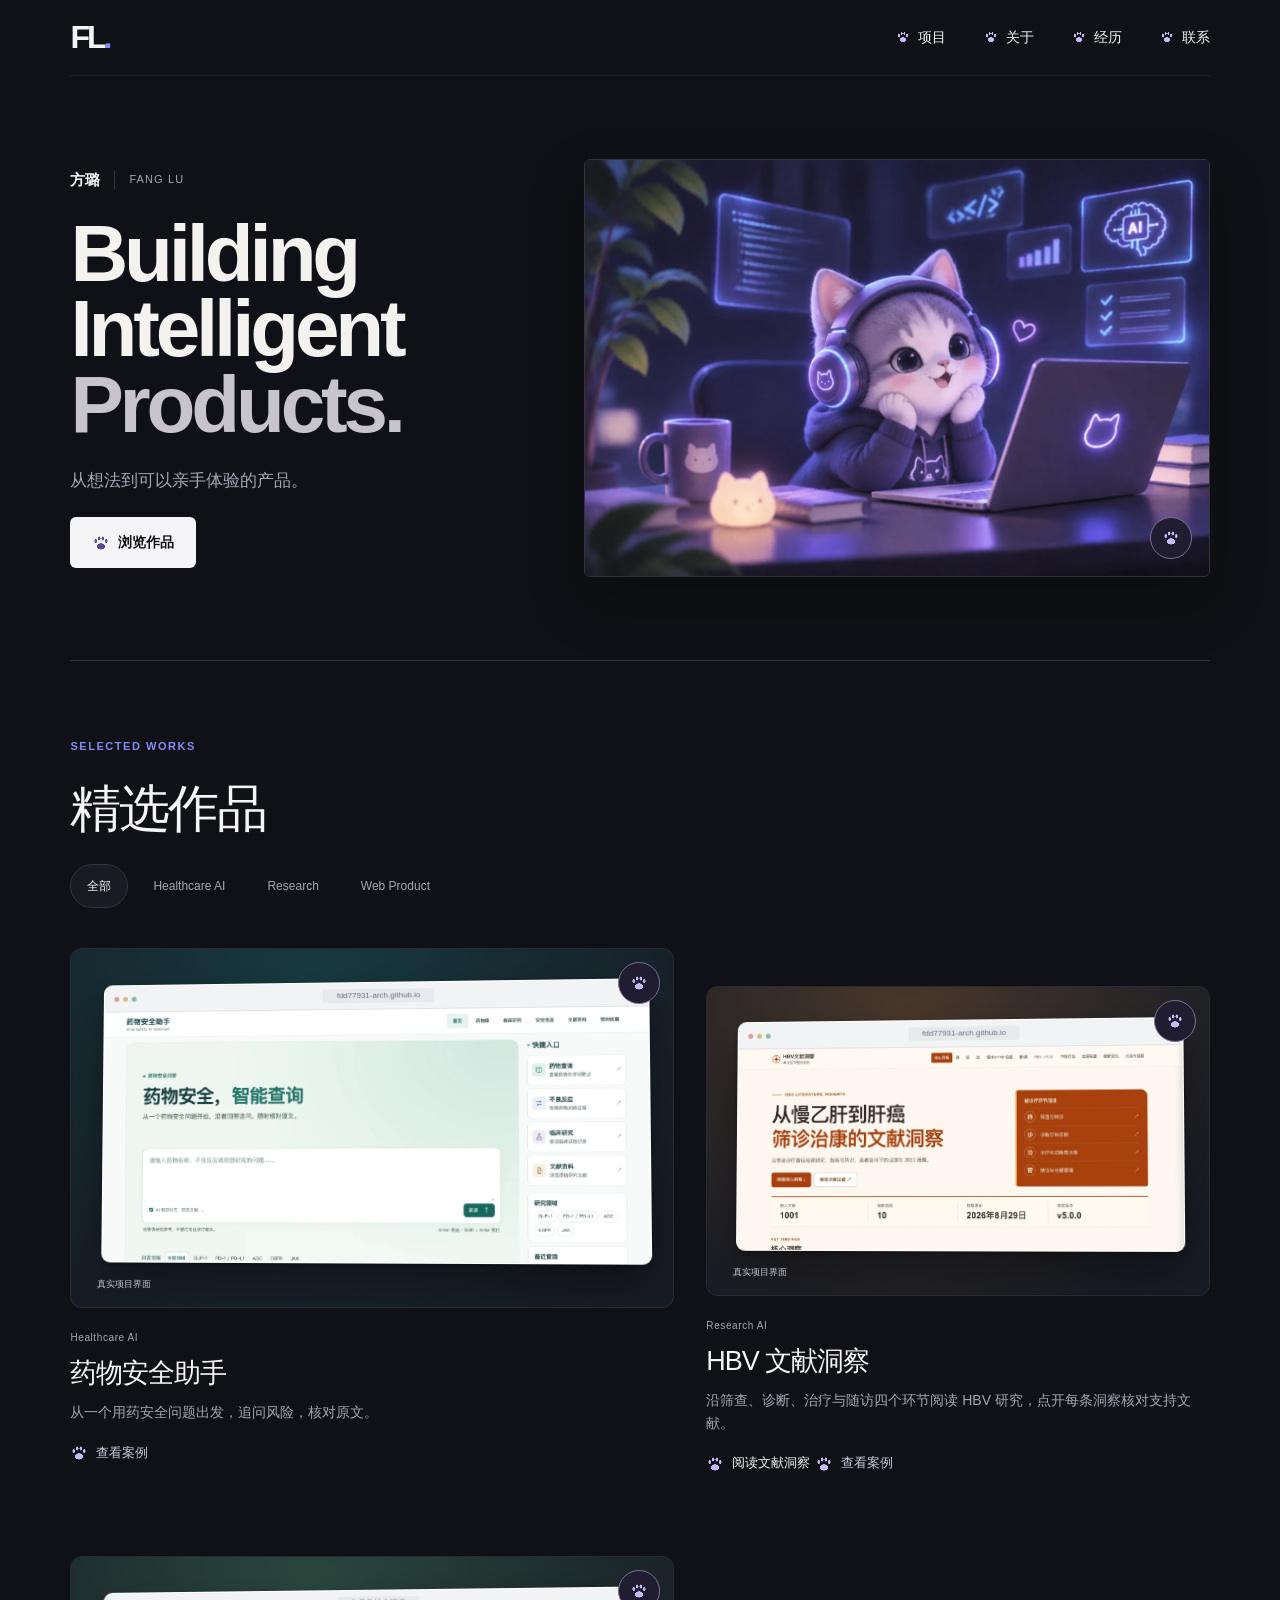
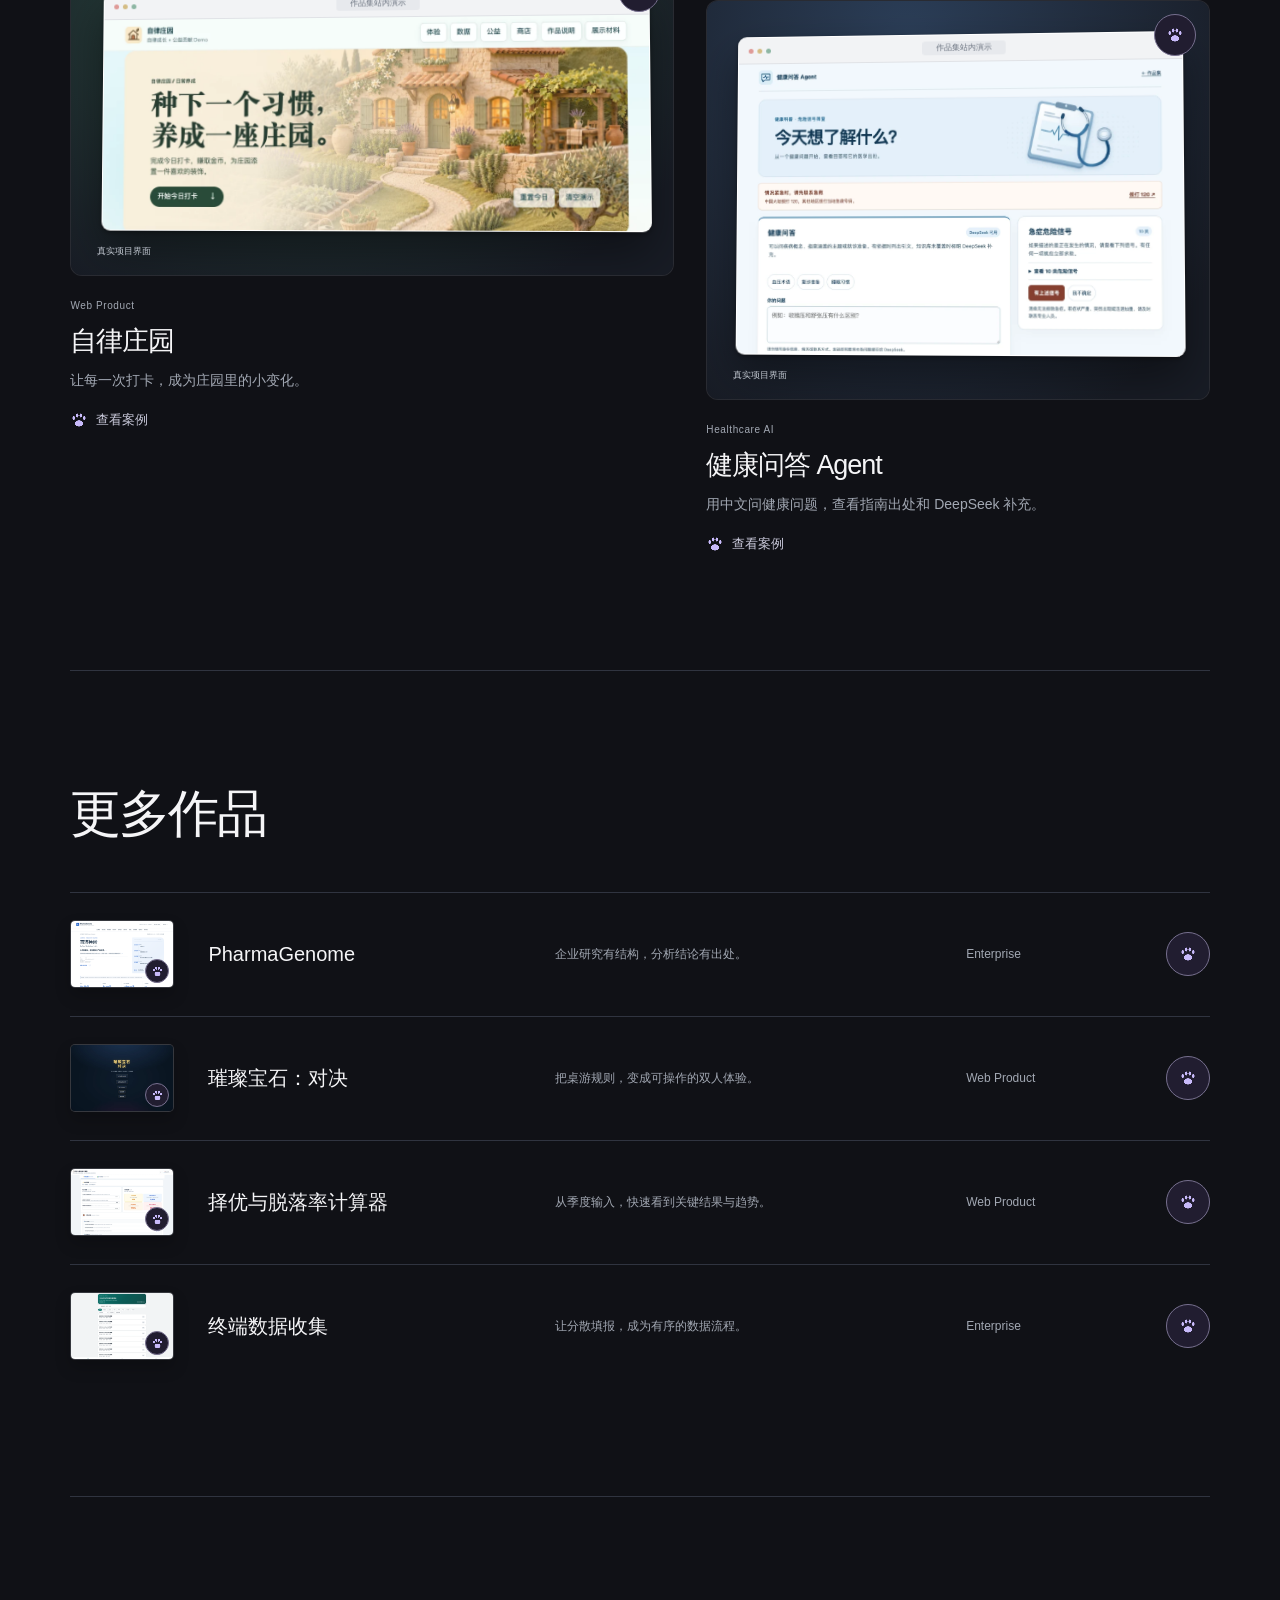
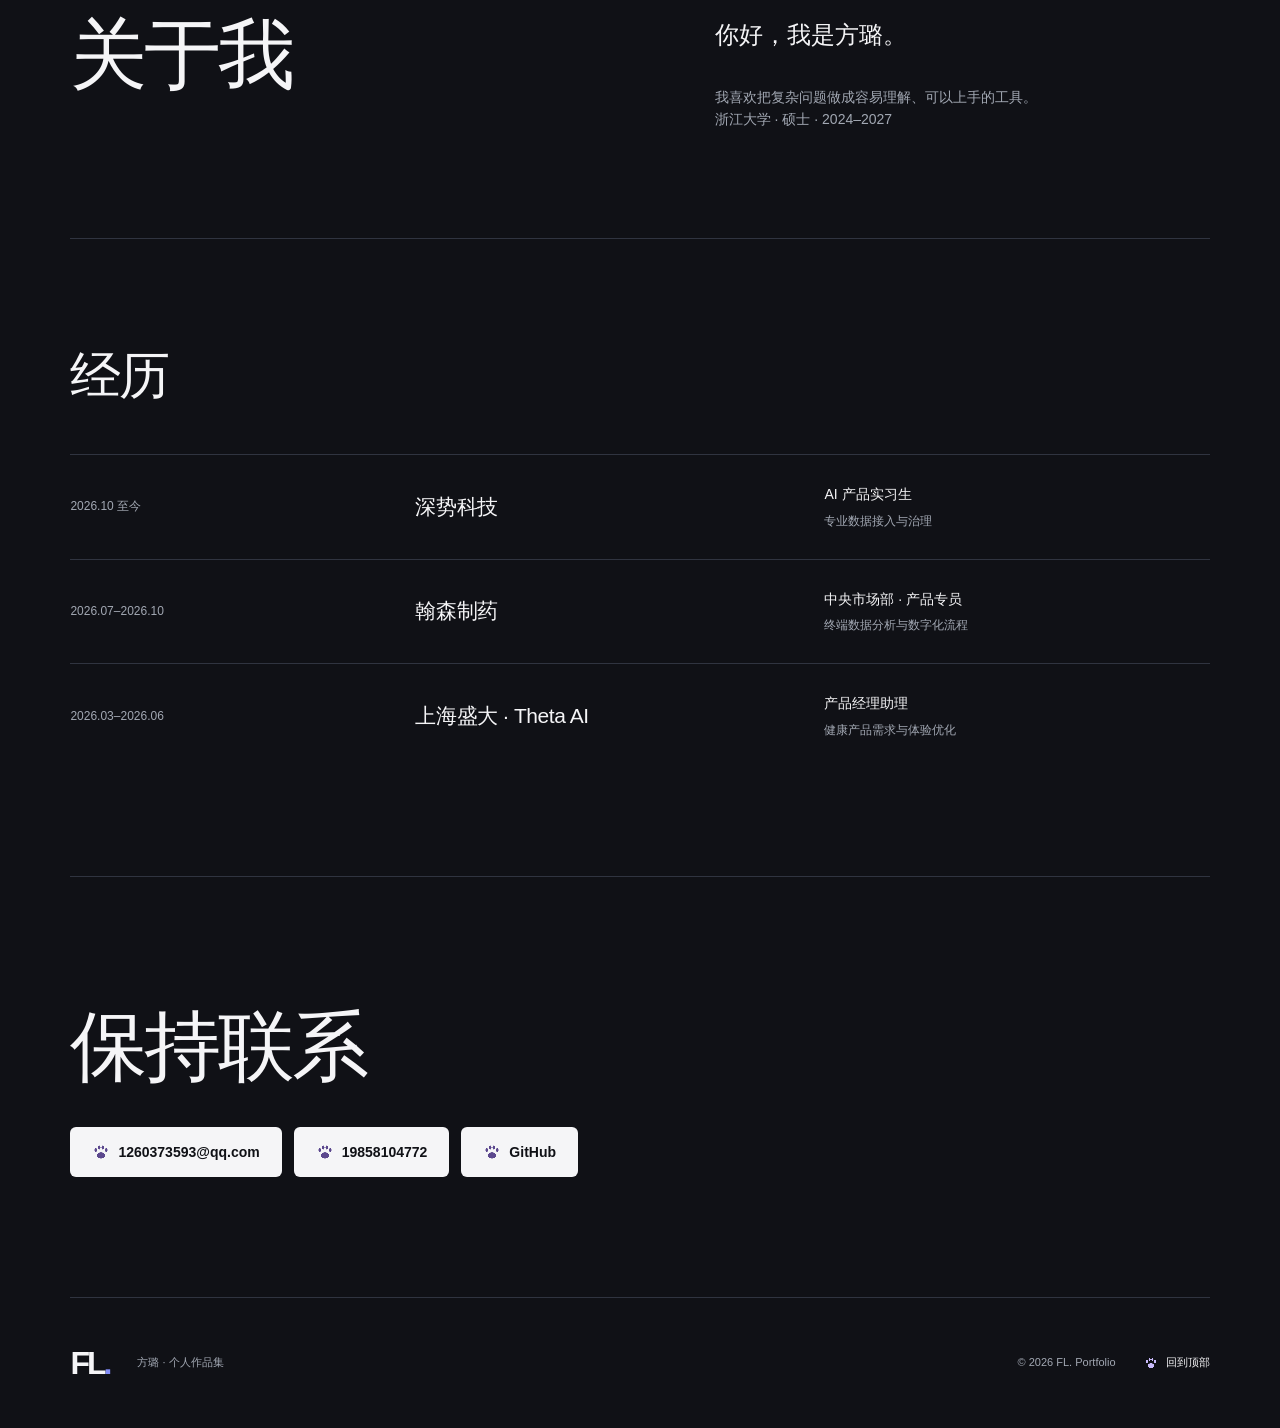
==== commit c8687746: "Update HBV project previews with the published literature report" ====
--- a/index.html
+++ b/index.html
@@ -26,7 +26,7 @@
   <p>从一个用药安全问题出发，追问风险，核对原文。</p>
   <a class="project-case paw-link" href="drug-safety.html"><span class="paw-icon" aria-hidden="true"></span>查看案例</a>
  </article><article class="project gold" data-category="Research">
-  <a class="visual" href="https://fdd77931-arch.github.io/hbv-literature-insights/" target="_blank" rel="noopener noreferrer" aria-label="打开HBV 文献洞察项目"><div class="window-stage gold"><div class="browser-window"><div class="window-toolbar"><span class="window-dots"><i></i><i></i><i></i></span><span class="window-address">fdd77931-arch.github.io</span><span class="window-icon">↗</span></div><img src="assets/hbv-orange-reading.webp" alt="HBV 文献洞察真实界面截图" loading="lazy"></div><span class="window-caption">真实项目界面</span><span class="window-open">点击体验</span></div><span class="paw-badge cover-paw" aria-hidden="true"><span class="paw-icon" aria-hidden="true"></span></span></a>
+  <a class="visual" href="https://fdd77931-arch.github.io/hbv-literature-insights/" target="_blank" rel="noopener noreferrer" aria-label="打开HBV 文献洞察项目"><div class="window-stage gold"><div class="browser-window"><div class="window-toolbar"><span class="window-dots"><i></i><i></i><i></i></span><span class="window-address">fdd77931-arch.github.io</span><span class="window-icon">↗</span></div><img src="assets/hbv-orange-sans.webp" alt="HBV 文献洞察真实界面截图" loading="lazy"></div><span class="window-caption">真实项目界面</span><span class="window-open">点击体验</span></div><span class="paw-badge cover-paw" aria-hidden="true"><span class="paw-icon" aria-hidden="true"></span></span></a>
   <div class="project-meta">Research AI</div>
   <h3><a href="hbv-insights.html">HBV 文献洞察</a></h3>
   <p>沿筛查、诊断、治疗与随访四个环节阅读 HBV 研究，点开每条洞察核对支持文献。</p>
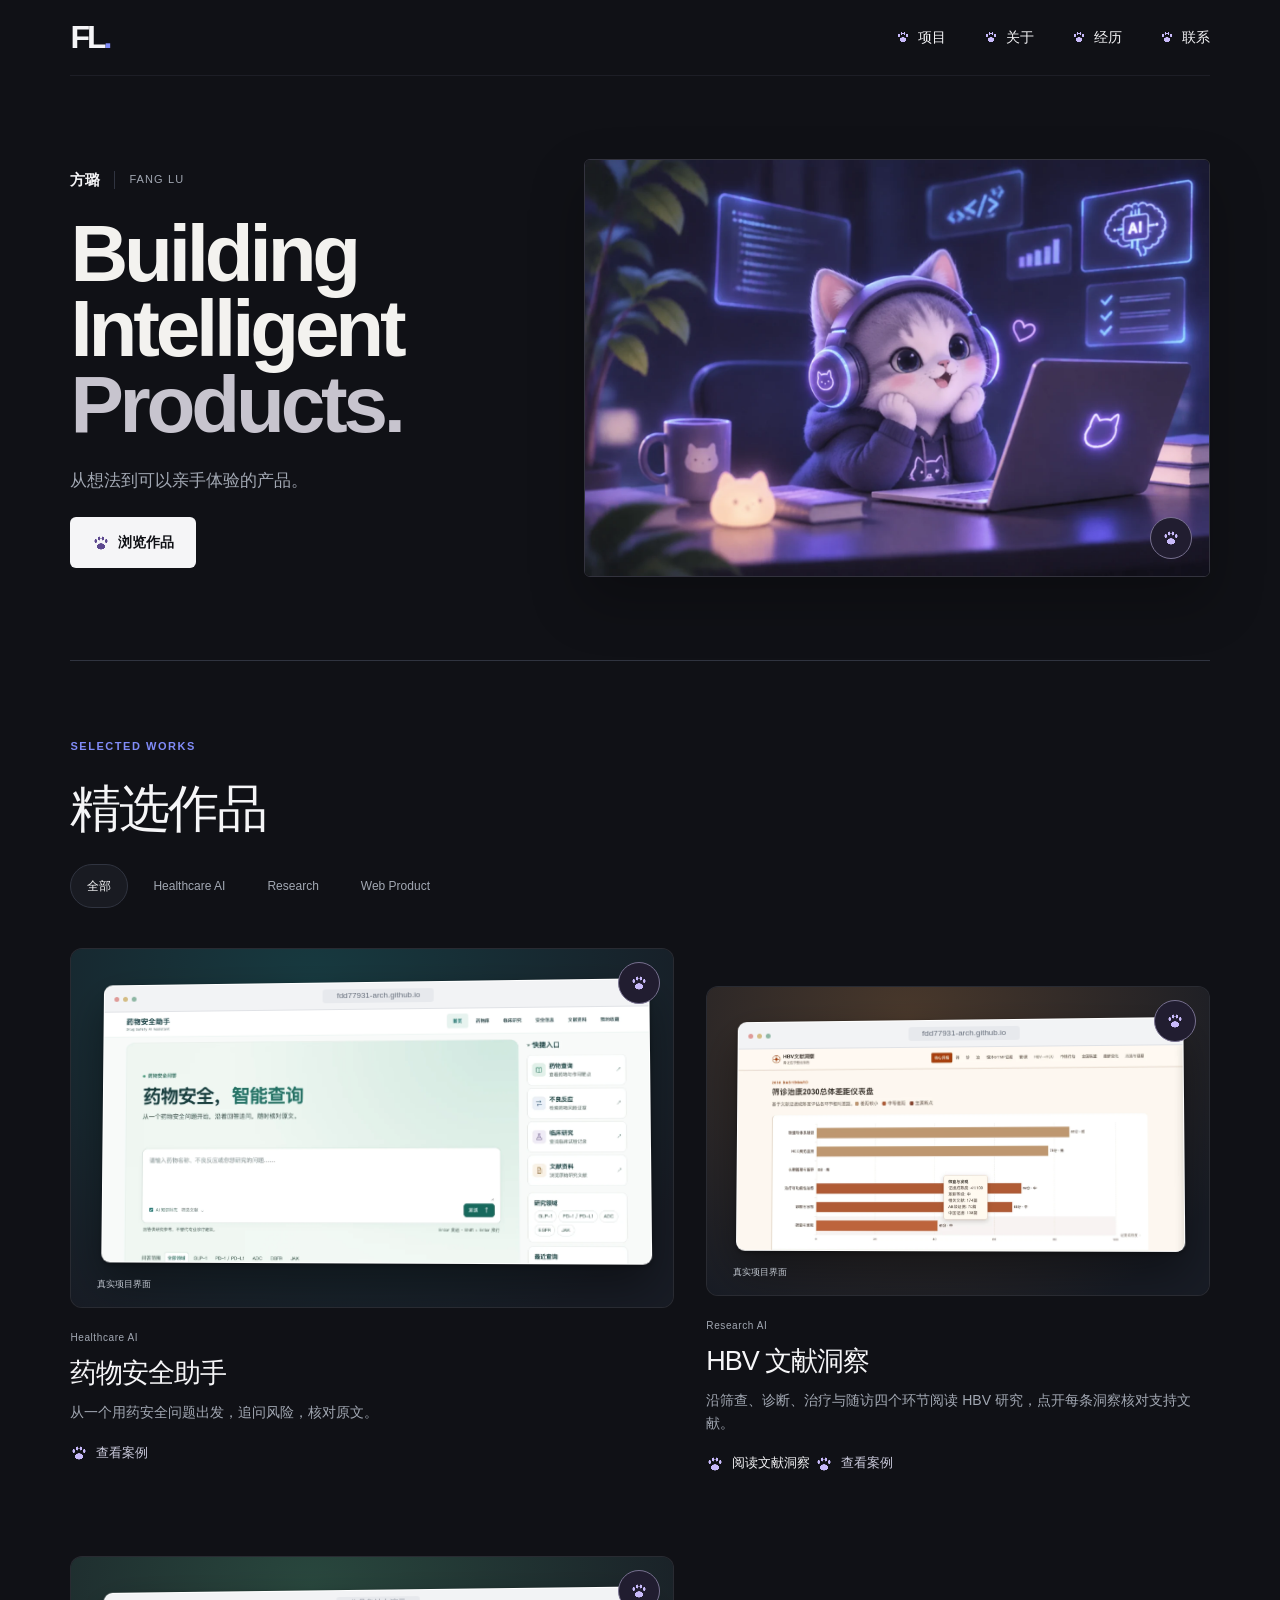
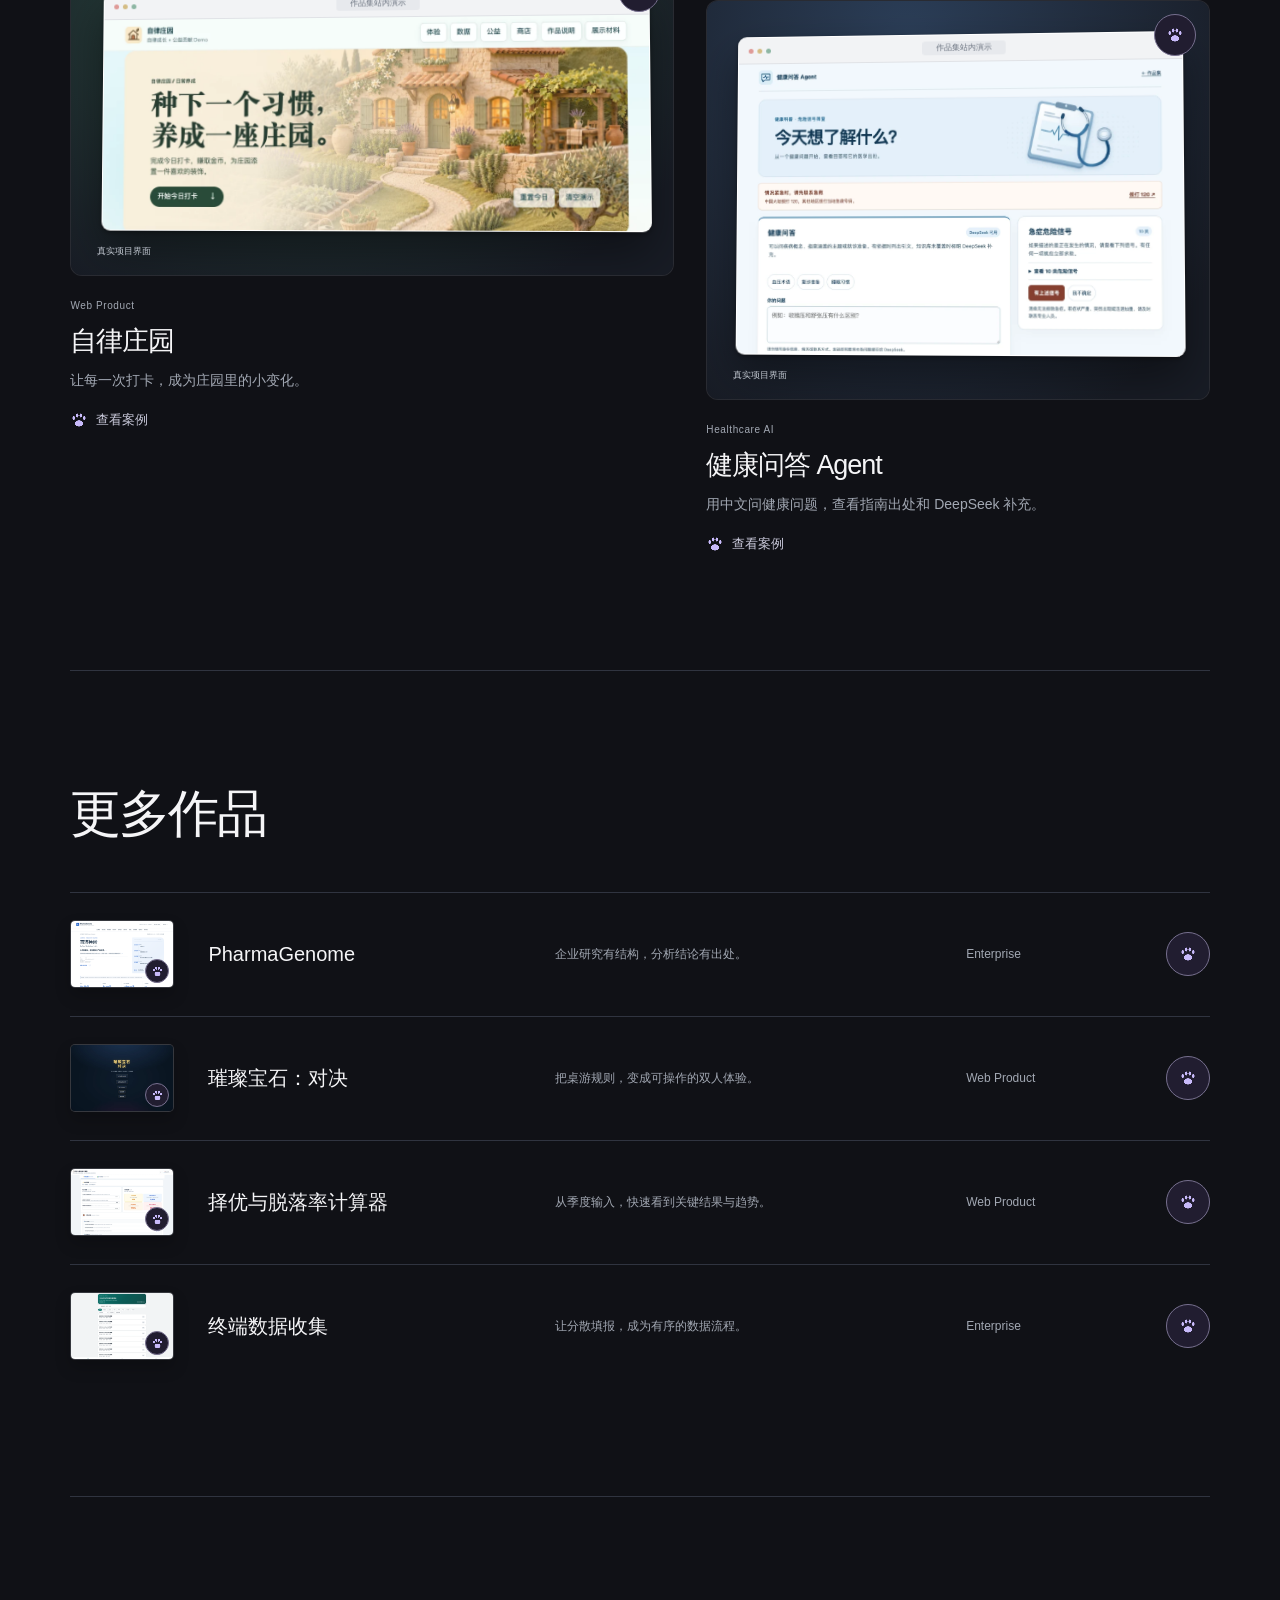
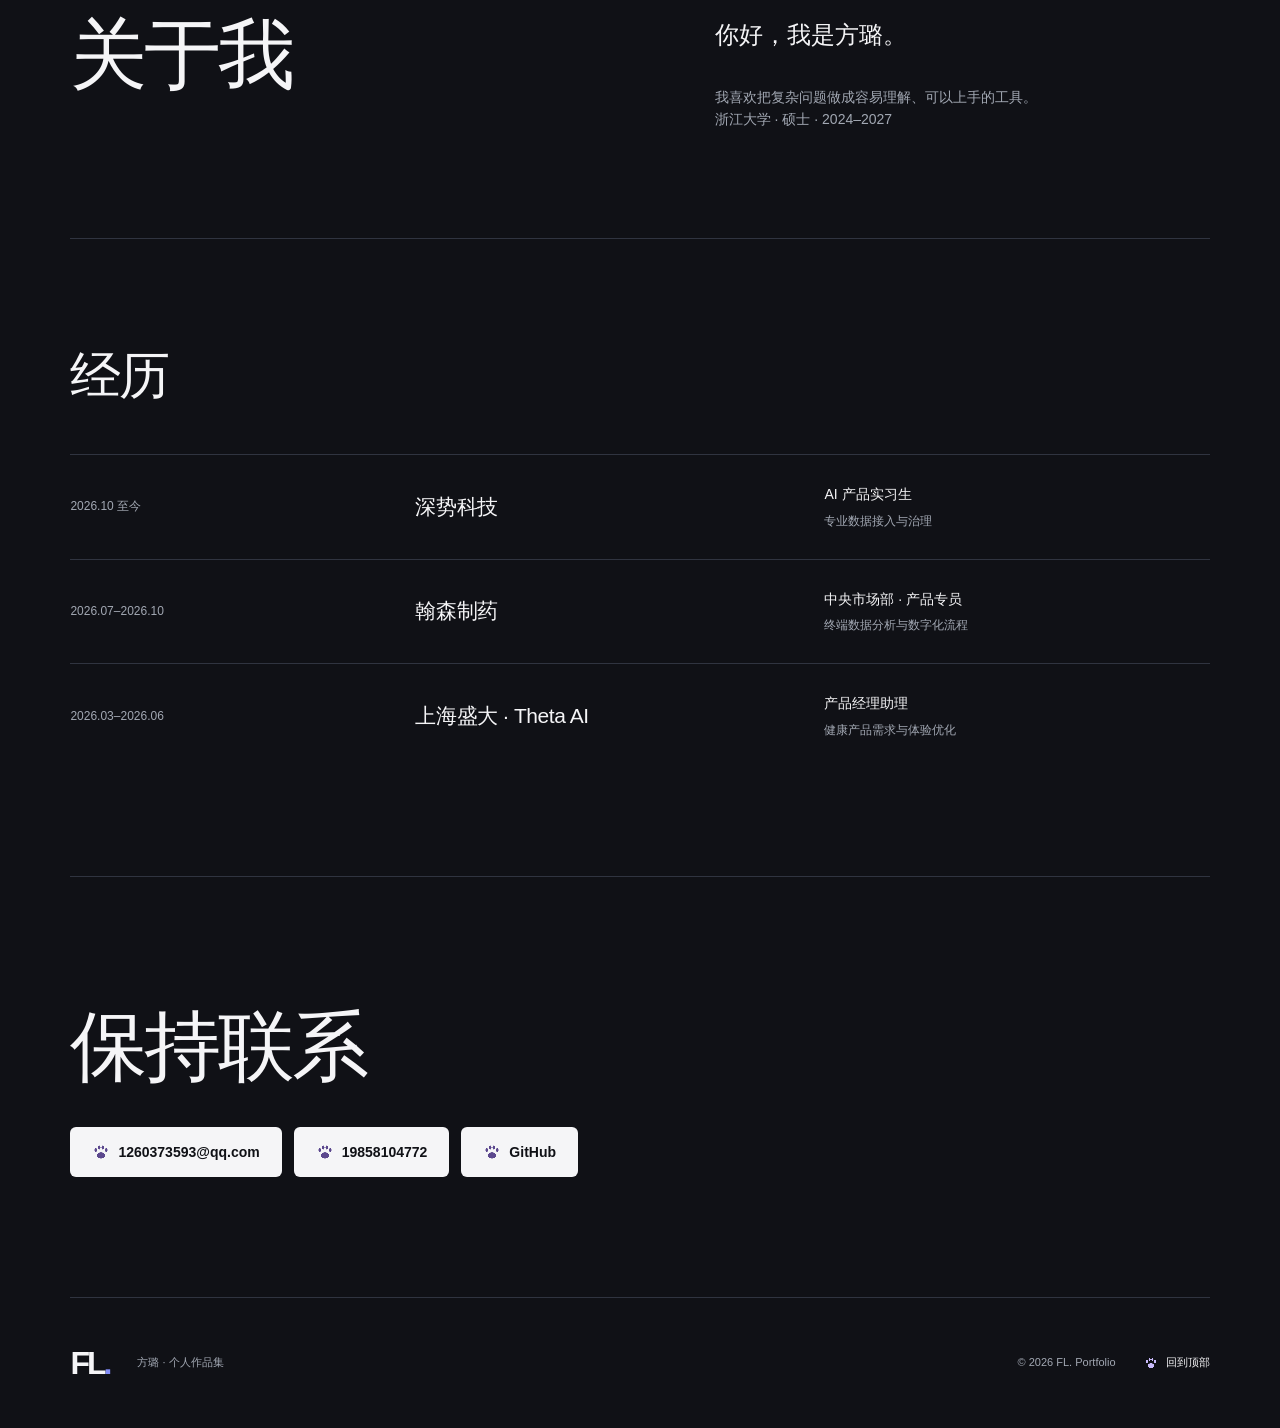
==== commit 5895ea86: "Update HBV project previews with the published literature report" ====
--- a/index.html
+++ b/index.html
@@ -26,7 +26,7 @@
   <p>从一个用药安全问题出发，追问风险，核对原文。</p>
   <a class="project-case paw-link" href="drug-safety.html"><span class="paw-icon" aria-hidden="true"></span>查看案例</a>
  </article><article class="project gold" data-category="Research">
-  <a class="visual" href="https://fdd77931-arch.github.io/hbv-literature-insights/" target="_blank" rel="noopener noreferrer" aria-label="打开HBV 文献洞察项目"><div class="window-stage gold"><div class="browser-window"><div class="window-toolbar"><span class="window-dots"><i></i><i></i><i></i></span><span class="window-address">fdd77931-arch.github.io</span><span class="window-icon">↗</span></div><img src="assets/hbv-orange-sans.webp" alt="HBV 文献洞察真实界面截图" loading="lazy"></div><span class="window-caption">真实项目界面</span><span class="window-open">点击体验</span></div><span class="paw-badge cover-paw" aria-hidden="true"><span class="paw-icon" aria-hidden="true"></span></span></a>
+  <a class="visual" href="https://fdd77931-arch.github.io/hbv-literature-insights/" target="_blank" rel="noopener noreferrer" aria-label="打开HBV 文献洞察项目"><div class="window-stage gold"><div class="browser-window"><div class="window-toolbar"><span class="window-dots"><i></i><i></i><i></i></span><span class="window-address">fdd77931-arch.github.io</span><span class="window-icon">↗</span></div><img src="assets/hbv-warm-dashboard.webp" alt="HBV 文献洞察真实界面截图" loading="lazy"></div><span class="window-caption">真实项目界面</span><span class="window-open">点击体验</span></div><span class="paw-badge cover-paw" aria-hidden="true"><span class="paw-icon" aria-hidden="true"></span></span></a>
   <div class="project-meta">Research AI</div>
   <h3><a href="hbv-insights.html">HBV 文献洞察</a></h3>
   <p>沿筛查、诊断、治疗与随访四个环节阅读 HBV 研究，点开每条洞察核对支持文献。</p>
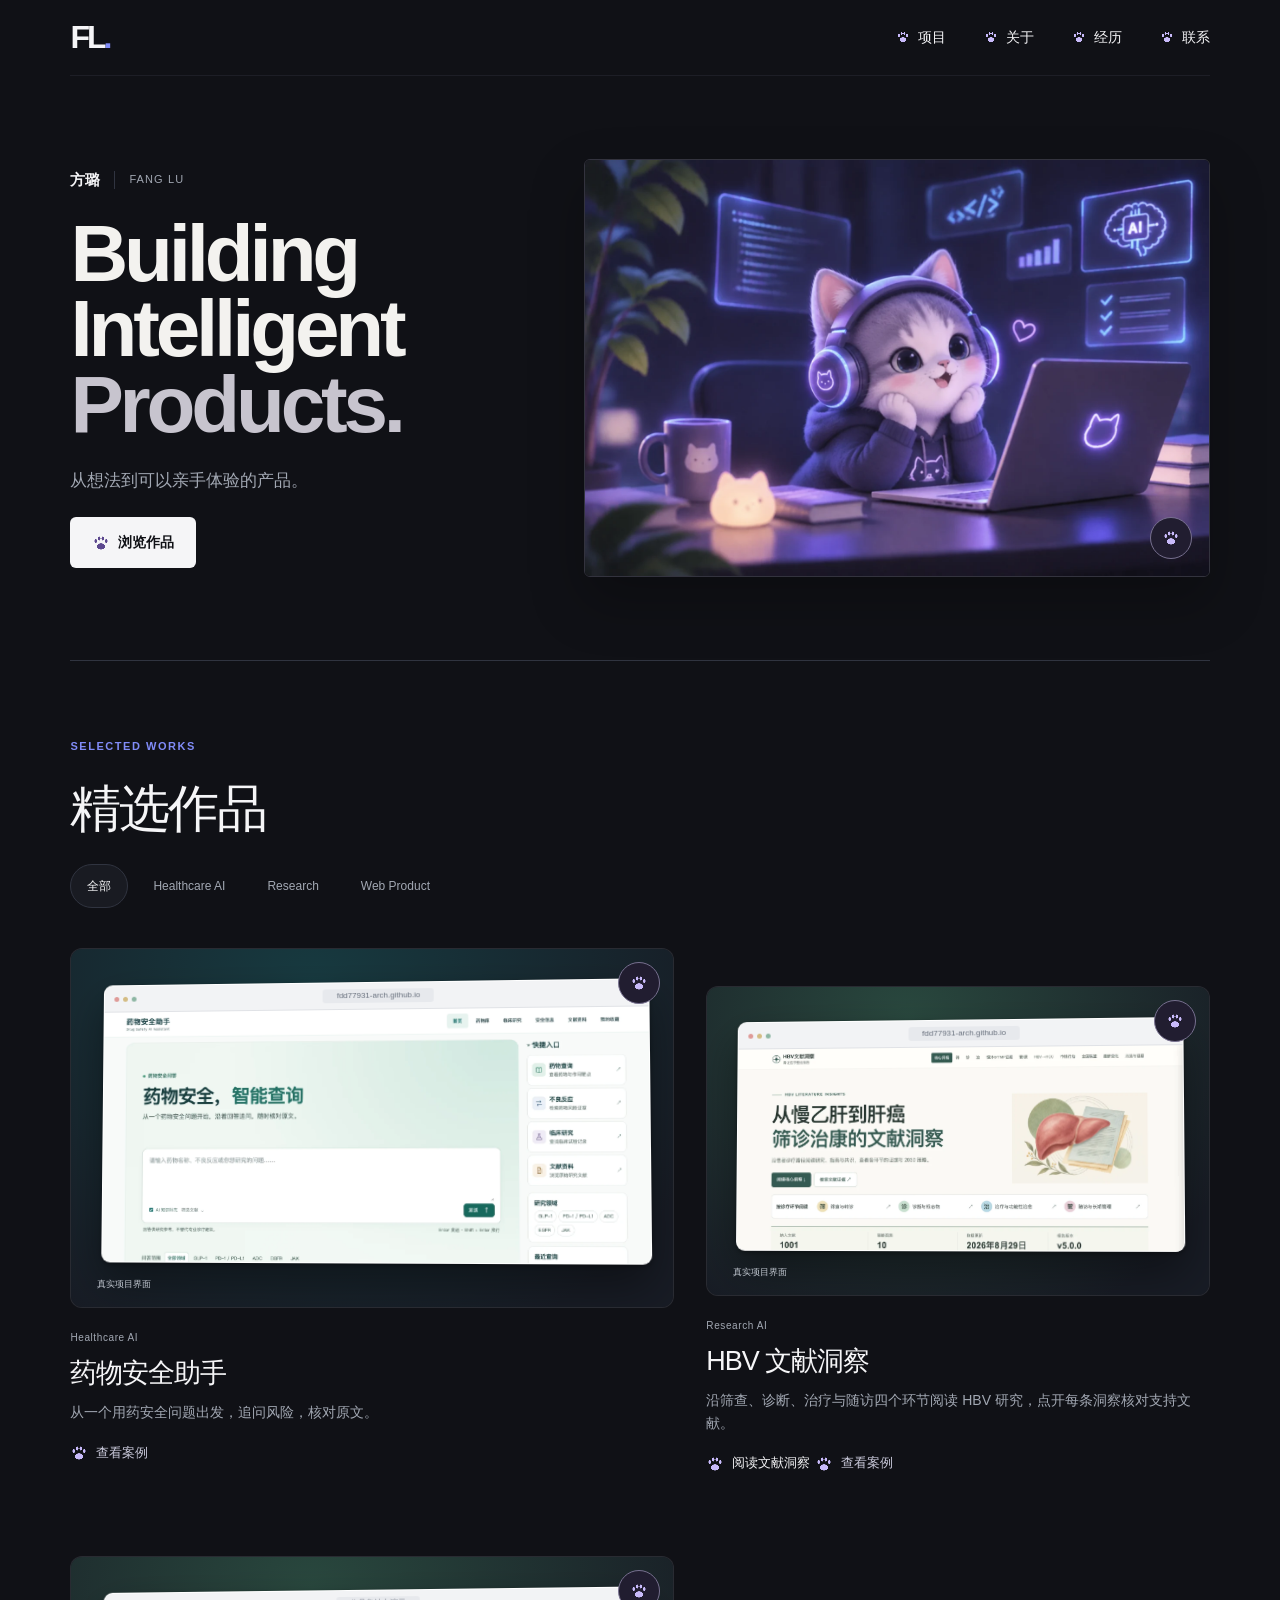
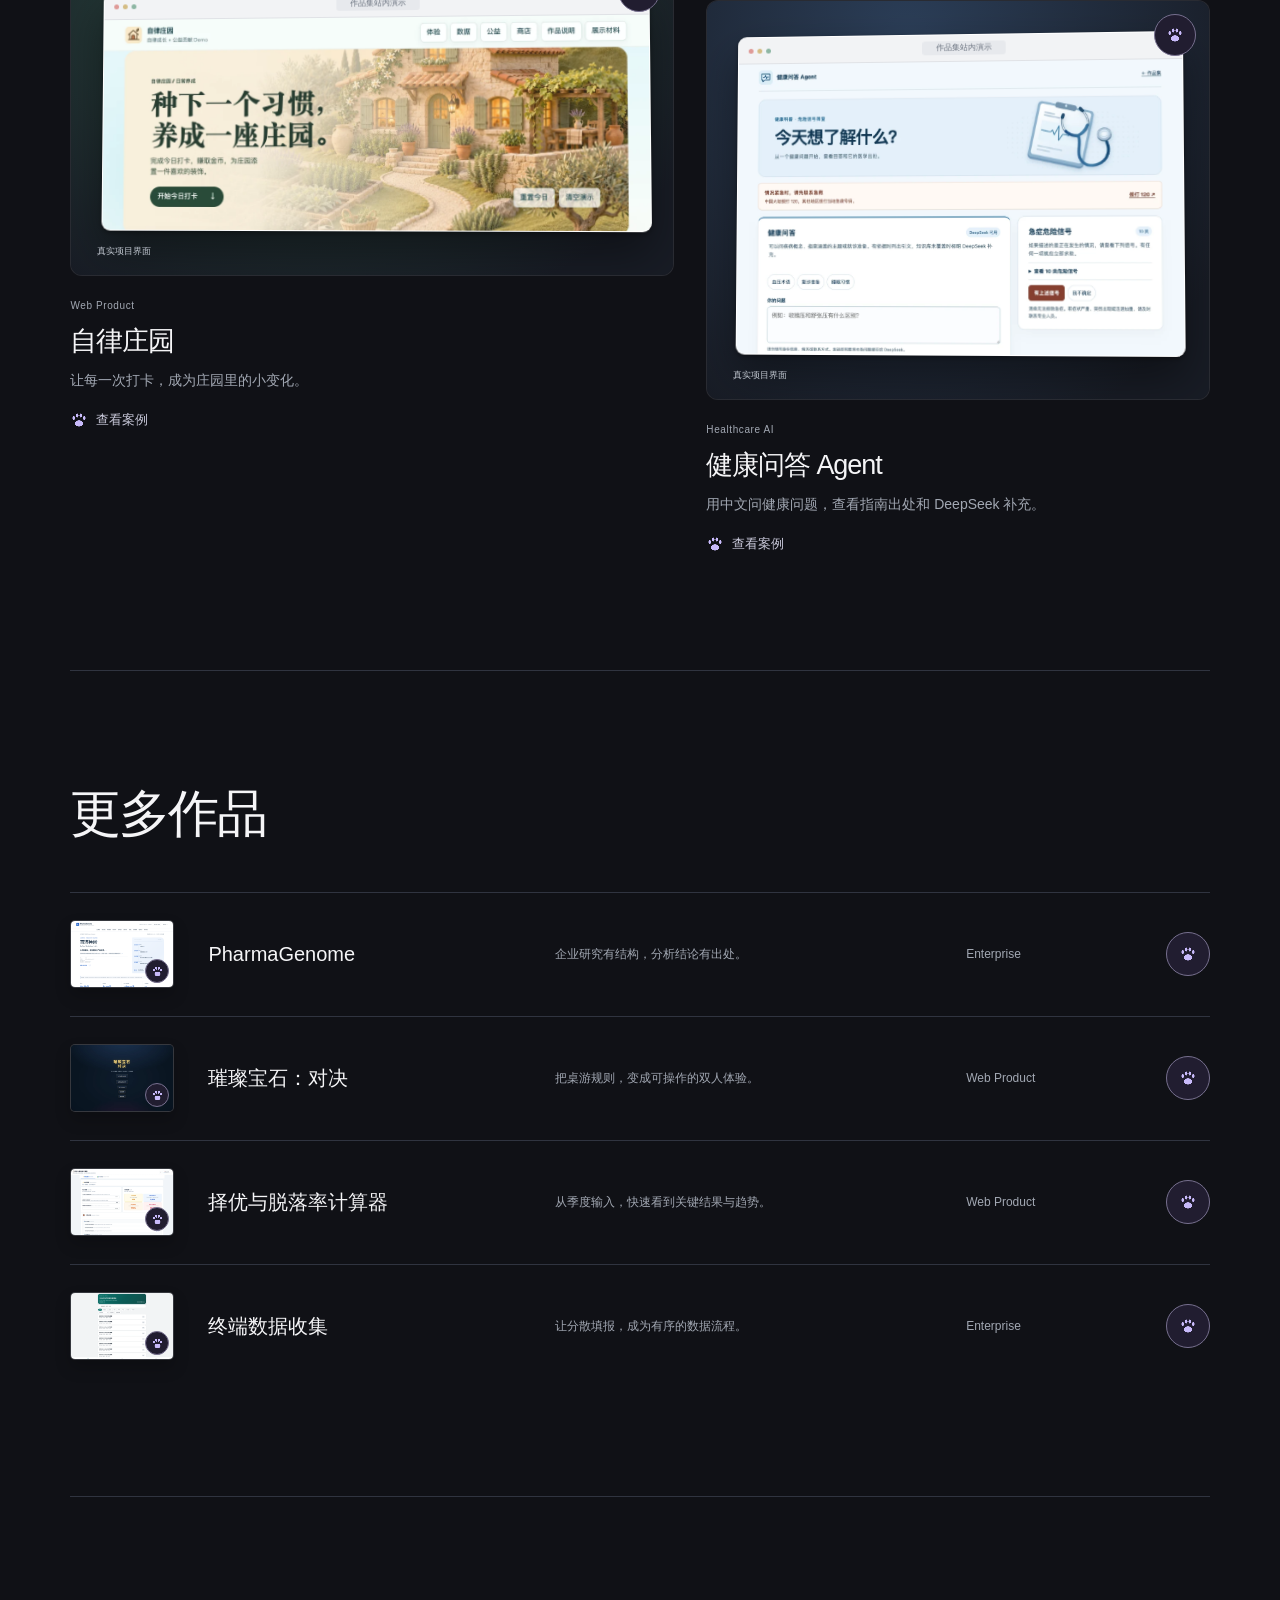
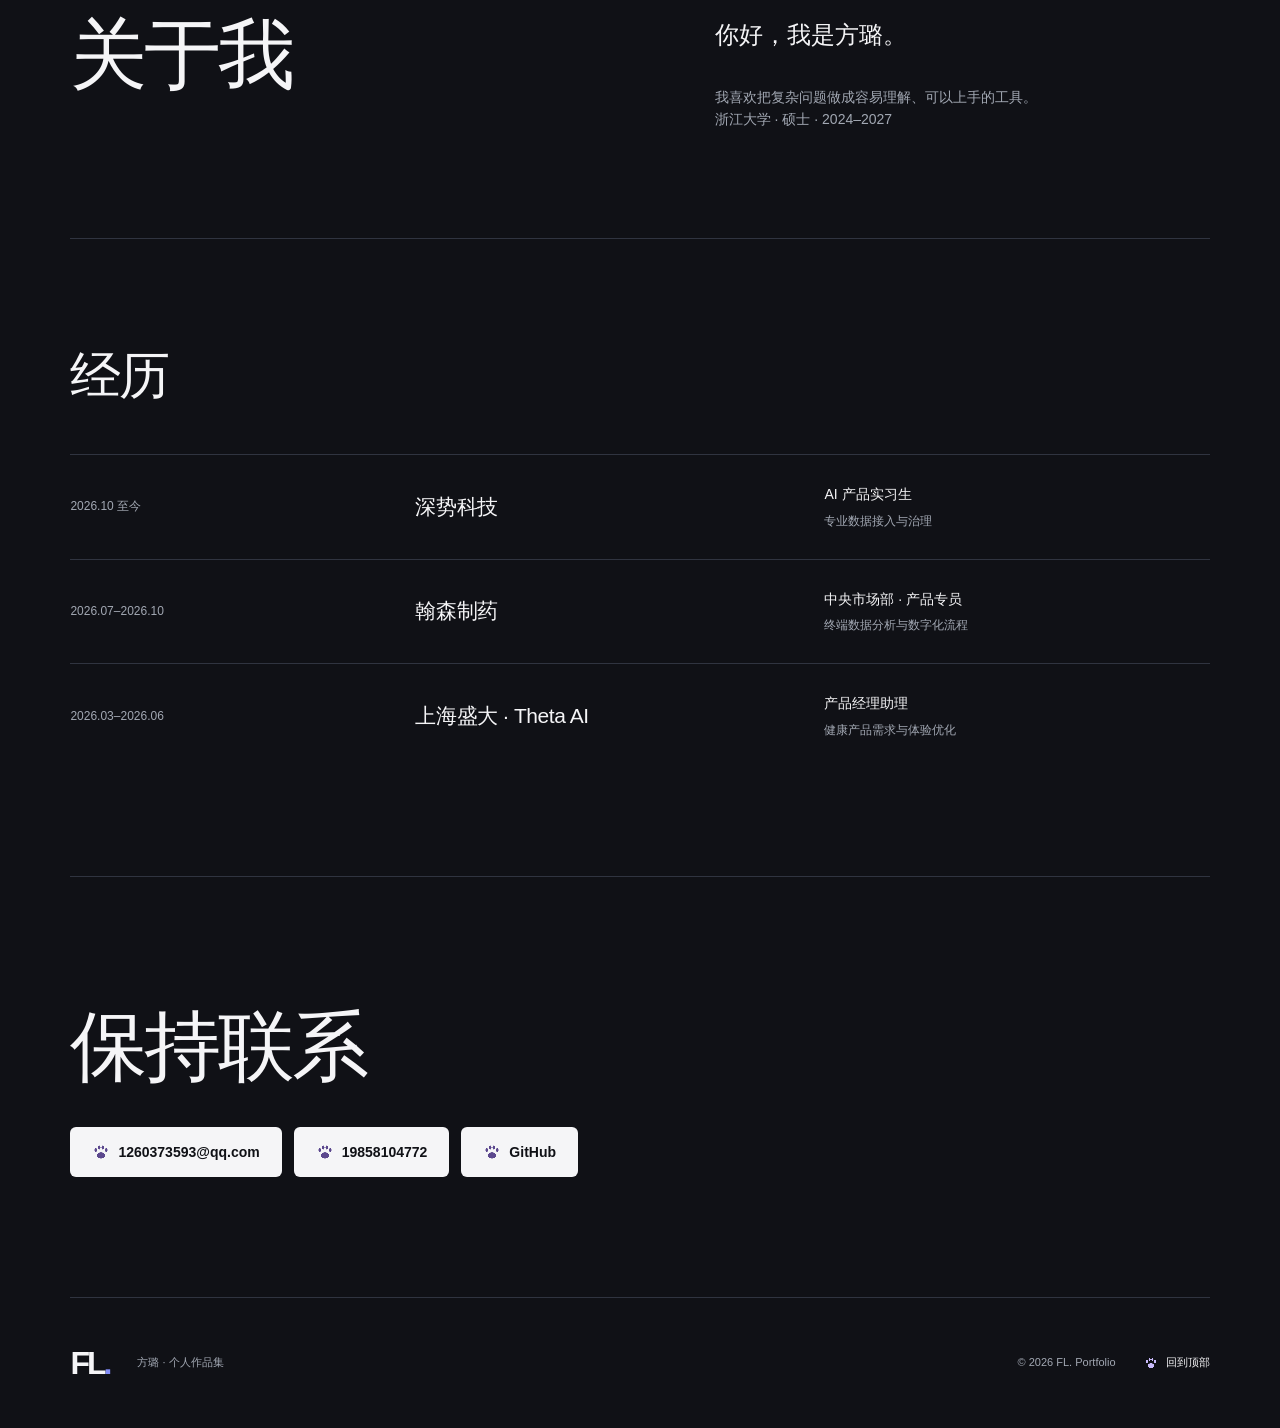
==== commit 344a40f8: "Update HBV project previews with the published literature report" ====
--- a/index.html
+++ b/index.html
@@ -25,8 +25,8 @@
   <h3><a href="drug-safety.html">药物安全助手</a></h3>
   <p>从一个用药安全问题出发，追问风险，核对原文。</p>
   <a class="project-case paw-link" href="drug-safety.html"><span class="paw-icon" aria-hidden="true"></span>查看案例</a>
- </article><article class="project gold" data-category="Research">
-  <a class="visual" href="https://fdd77931-arch.github.io/hbv-literature-insights/" target="_blank" rel="noopener noreferrer" aria-label="打开HBV 文献洞察项目"><div class="window-stage gold"><div class="browser-window"><div class="window-toolbar"><span class="window-dots"><i></i><i></i><i></i></span><span class="window-address">fdd77931-arch.github.io</span><span class="window-icon">↗</span></div><img src="assets/hbv-warm-dashboard.webp" alt="HBV 文献洞察真实界面截图" loading="lazy"></div><span class="window-caption">真实项目界面</span><span class="window-open">点击体验</span></div><span class="paw-badge cover-paw" aria-hidden="true"><span class="paw-icon" aria-hidden="true"></span></span></a>
+ </article><article class="project mint" data-category="Research">
+  <a class="visual" href="https://fdd77931-arch.github.io/hbv-literature-insights/" target="_blank" rel="noopener noreferrer" aria-label="打开HBV 文献洞察项目"><div class="window-stage mint"><div class="browser-window"><div class="window-toolbar"><span class="window-dots"><i></i><i></i><i></i></span><span class="window-address">fdd77931-arch.github.io</span><span class="window-icon">↗</span></div><img src="assets/hbv-atlas-cover.webp" alt="HBV 文献洞察真实界面截图" loading="lazy"></div><span class="window-caption">真实项目界面</span><span class="window-open">点击体验</span></div><span class="paw-badge cover-paw" aria-hidden="true"><span class="paw-icon" aria-hidden="true"></span></span></a>
   <div class="project-meta">Research AI</div>
   <h3><a href="hbv-insights.html">HBV 文献洞察</a></h3>
   <p>沿筛查、诊断、治疗与随访四个环节阅读 HBV 研究，点开每条洞察核对支持文献。</p>
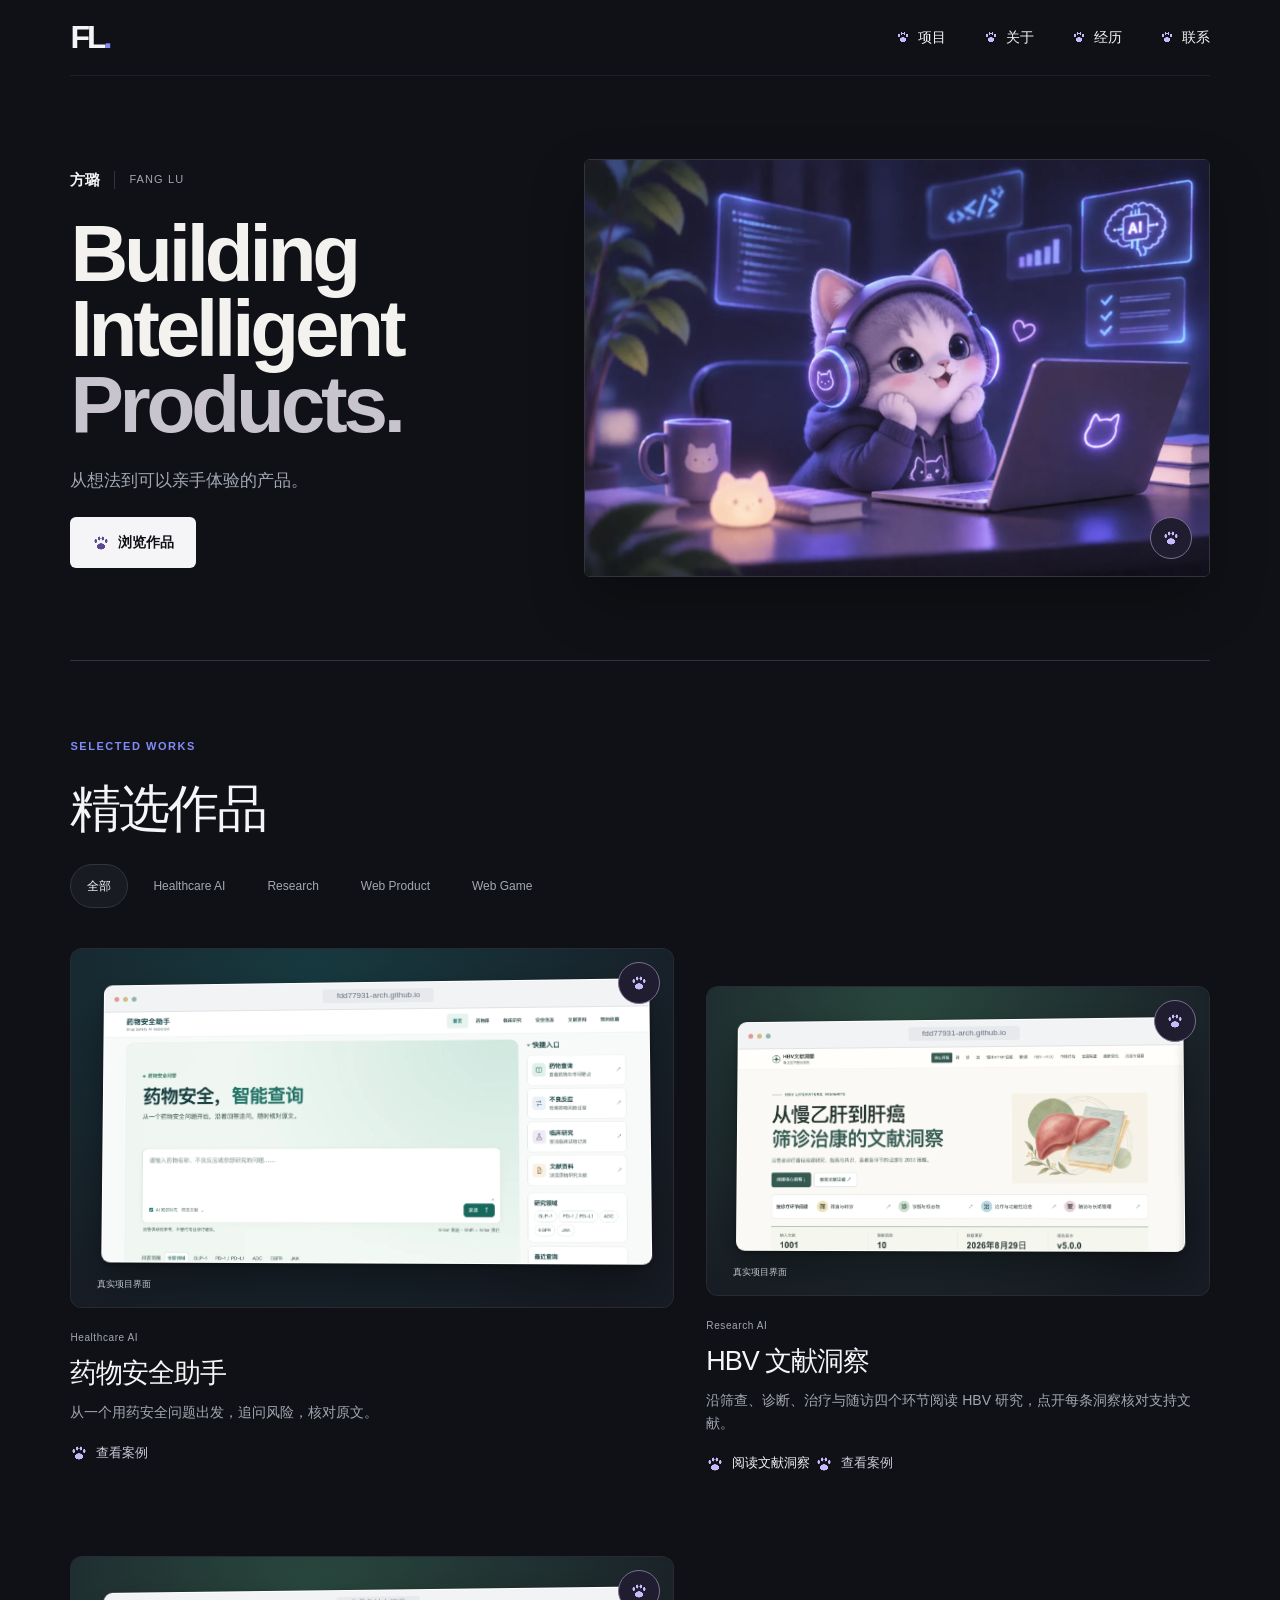
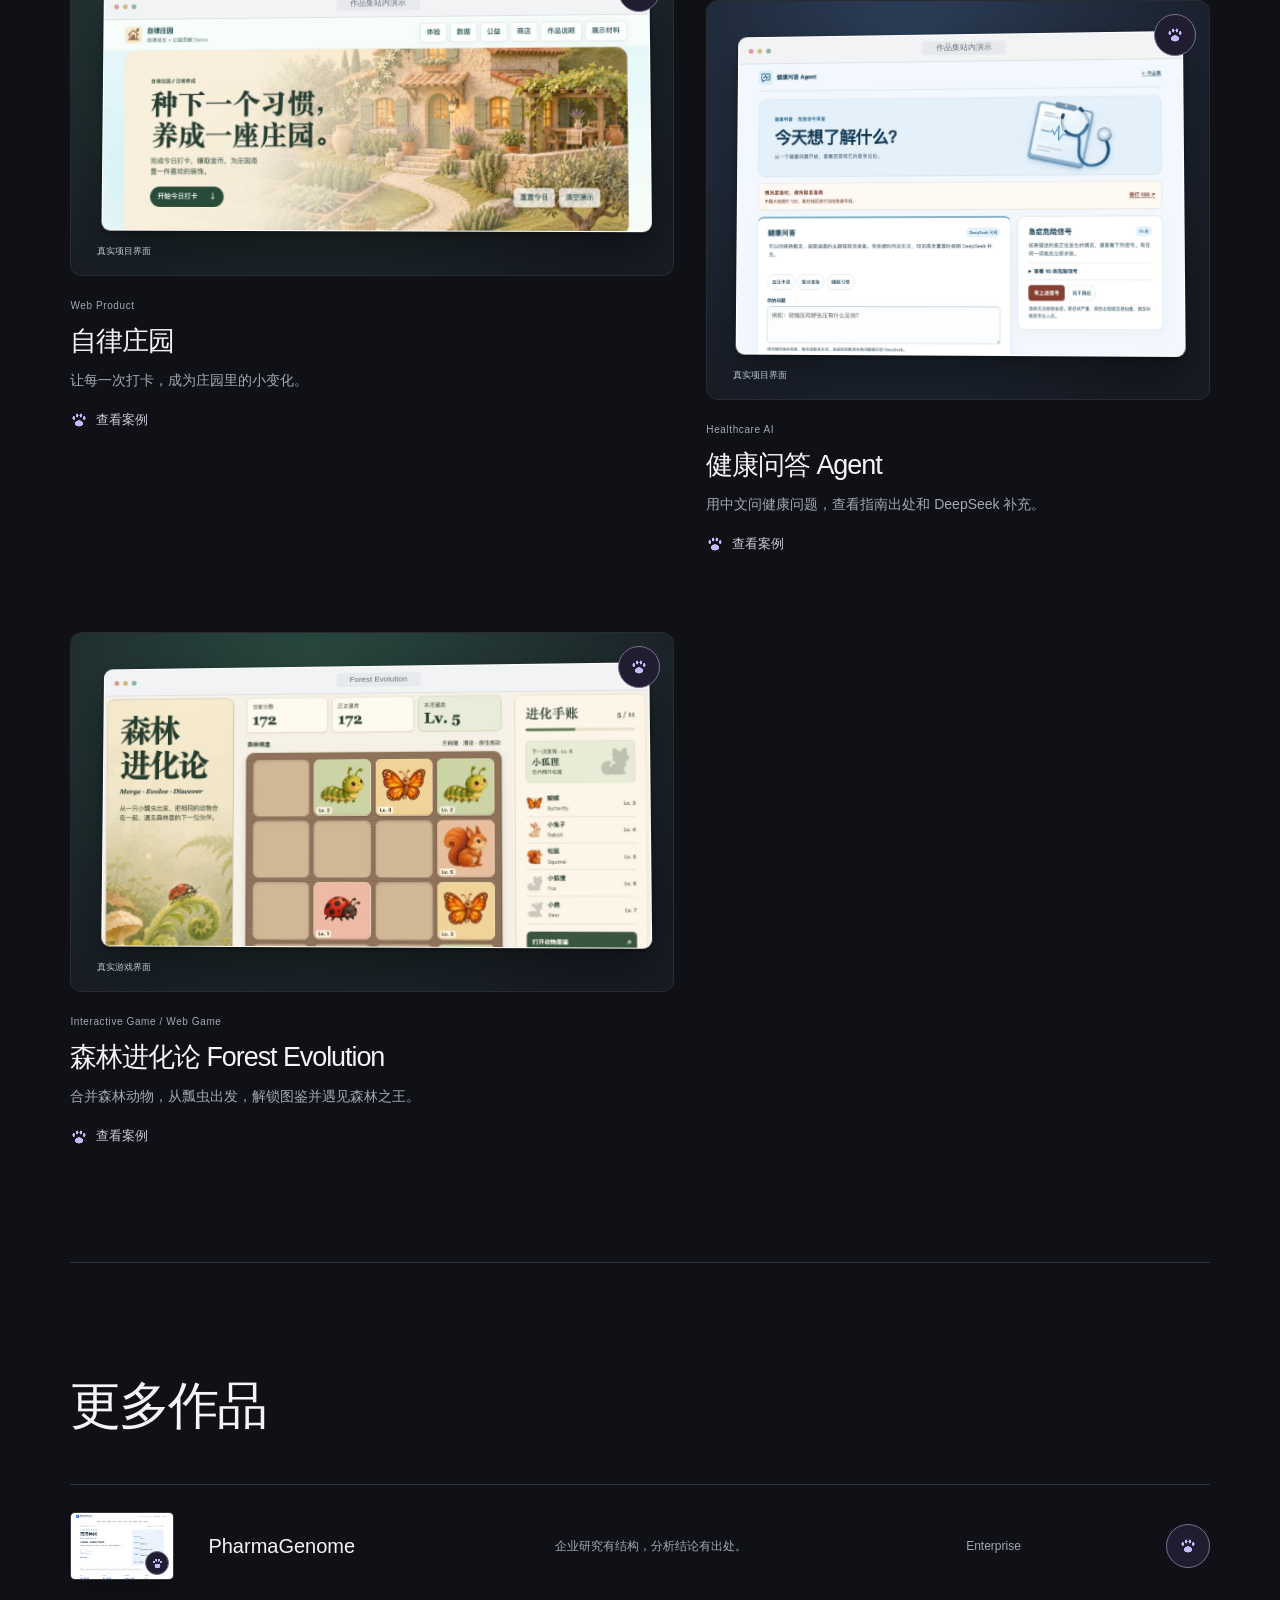
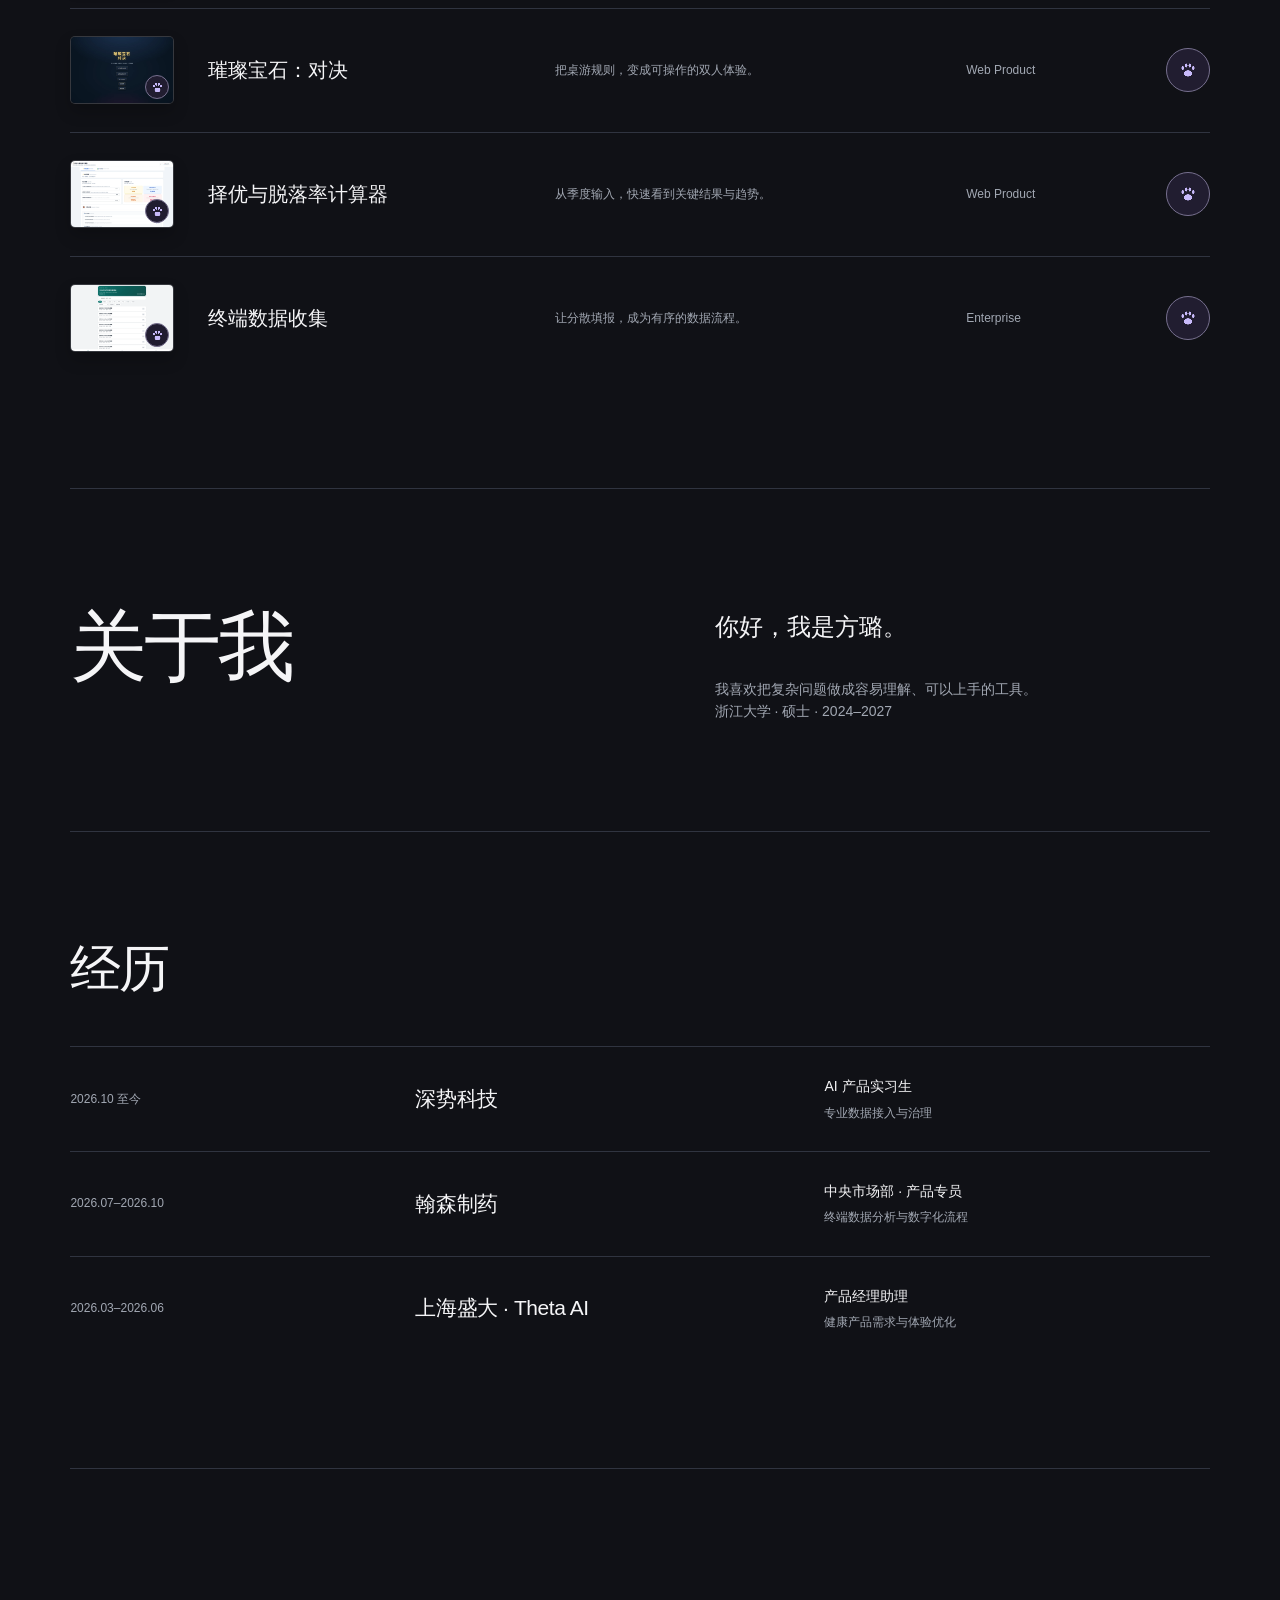
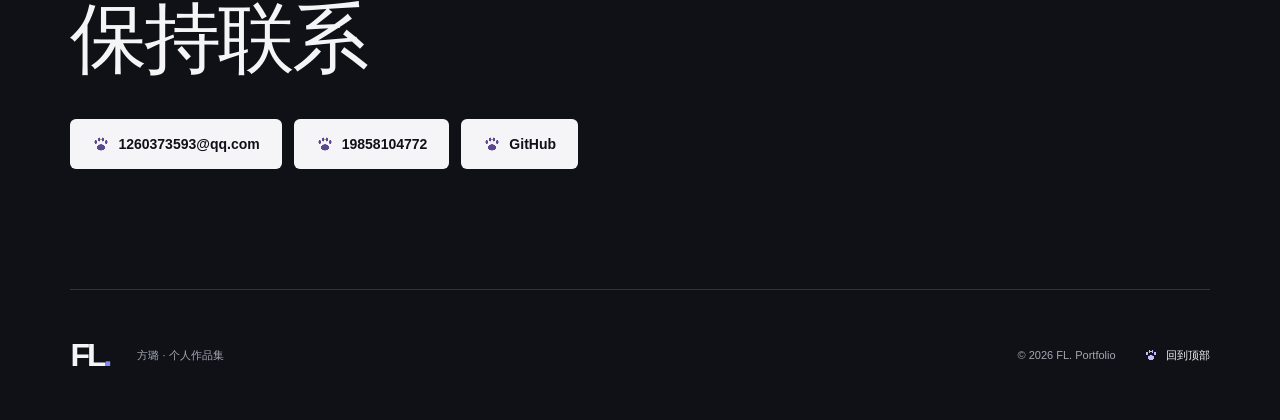
==== commit 8c2224f0: "Publish Forest Evolution as a playable portfolio project" ====
--- a/index.html
+++ b/index.html
@@ -18,6 +18,7 @@
   <button data-filter="AI" aria-pressed="false">Healthcare AI</button>
   <button data-filter="Research" aria-pressed="false">Research</button>
   <button data-filter="Web" aria-pressed="false">Web Product</button>
+  <button data-filter="Game" aria-pressed="false">Web Game</button>
  </div>
  <div class="project-grid"><article class="project cyan" data-category="AI">
   <a class="visual" href="https://fdd77931-arch.github.io/drug-safety-assistant/" target="_blank" rel="noopener noreferrer" aria-label="打开药物安全助手项目"><div class="window-stage cyan"><div class="browser-window"><div class="window-toolbar"><span class="window-dots"><i></i><i></i><i></i></span><span class="window-address">fdd77931-arch.github.io</span><span class="window-icon">↗</span></div><img src="assets/drug-safety-aligned.webp" alt="药物安全助手真实界面截图" loading="lazy"></div><span class="window-caption">真实项目界面</span><span class="window-open">点击体验</span></div><span class="paw-badge cover-paw" aria-hidden="true"><span class="paw-icon" aria-hidden="true"></span></span></a>
@@ -43,6 +44,18 @@
   <h3><a href="healthcare.html">健康问答 Agent</a></h3>
   <p>用中文问健康问题，查看指南出处和 DeepSeek 补充。</p>
   <a class="project-case paw-link" href="healthcare.html"><span class="paw-icon" aria-hidden="true"></span>查看案例</a>
+ </article><article class="project mint" data-category="Game">
+  <a class="visual" href="demos/forest-evolution/" target="_blank" rel="noopener noreferrer" aria-label="在线游玩森林进化论">
+    <div class="window-stage mint"><div class="browser-window">
+      <div class="window-toolbar"><span class="window-dots"><i></i><i></i><i></i></span><span class="window-address">Forest Evolution</span><span class="window-icon">↗</span></div>
+      <img src="assets/forest-evolution-preview.webp" alt="森林进化论实机截图，显示动物棋盘和进化手账" loading="lazy">
+    </div><span class="window-caption">真实游戏界面</span><span class="window-open">点击游玩</span></div>
+    <span class="paw-badge cover-paw" aria-hidden="true"><span class="paw-icon" aria-hidden="true"></span></span>
+  </a>
+  <div class="project-meta">Interactive Game / Web Game</div>
+  <h3><a href="forest-evolution.html">森林进化论 <span lang="en">Forest Evolution</span></a></h3>
+  <p>合并森林动物，从瓢虫出发，解锁图鉴并遇见森林之王。</p>
+  <a class="project-case paw-link" href="forest-evolution.html"><span class="paw-icon" aria-hidden="true"></span>查看案例</a>
  </article></div>
  <p id="filter-status" class="sr-only" aria-live="polite"></p>
 </section>
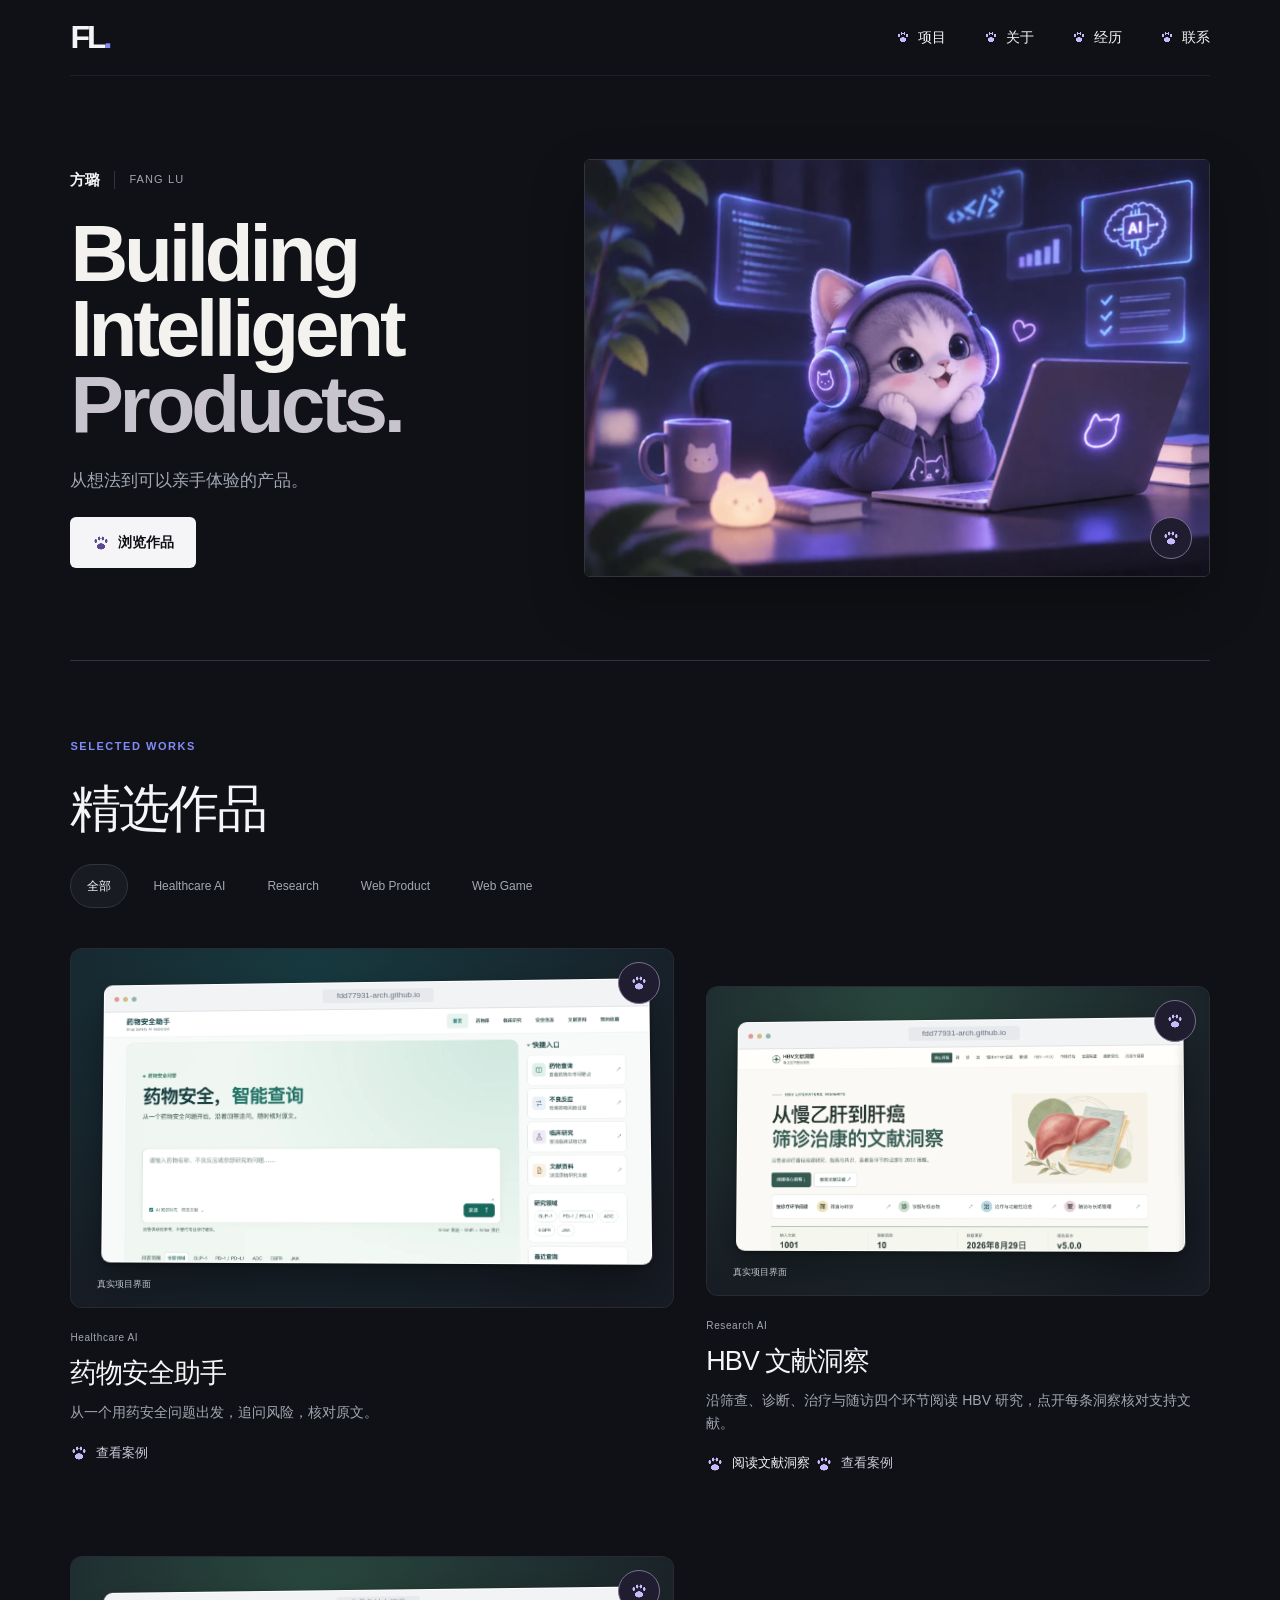
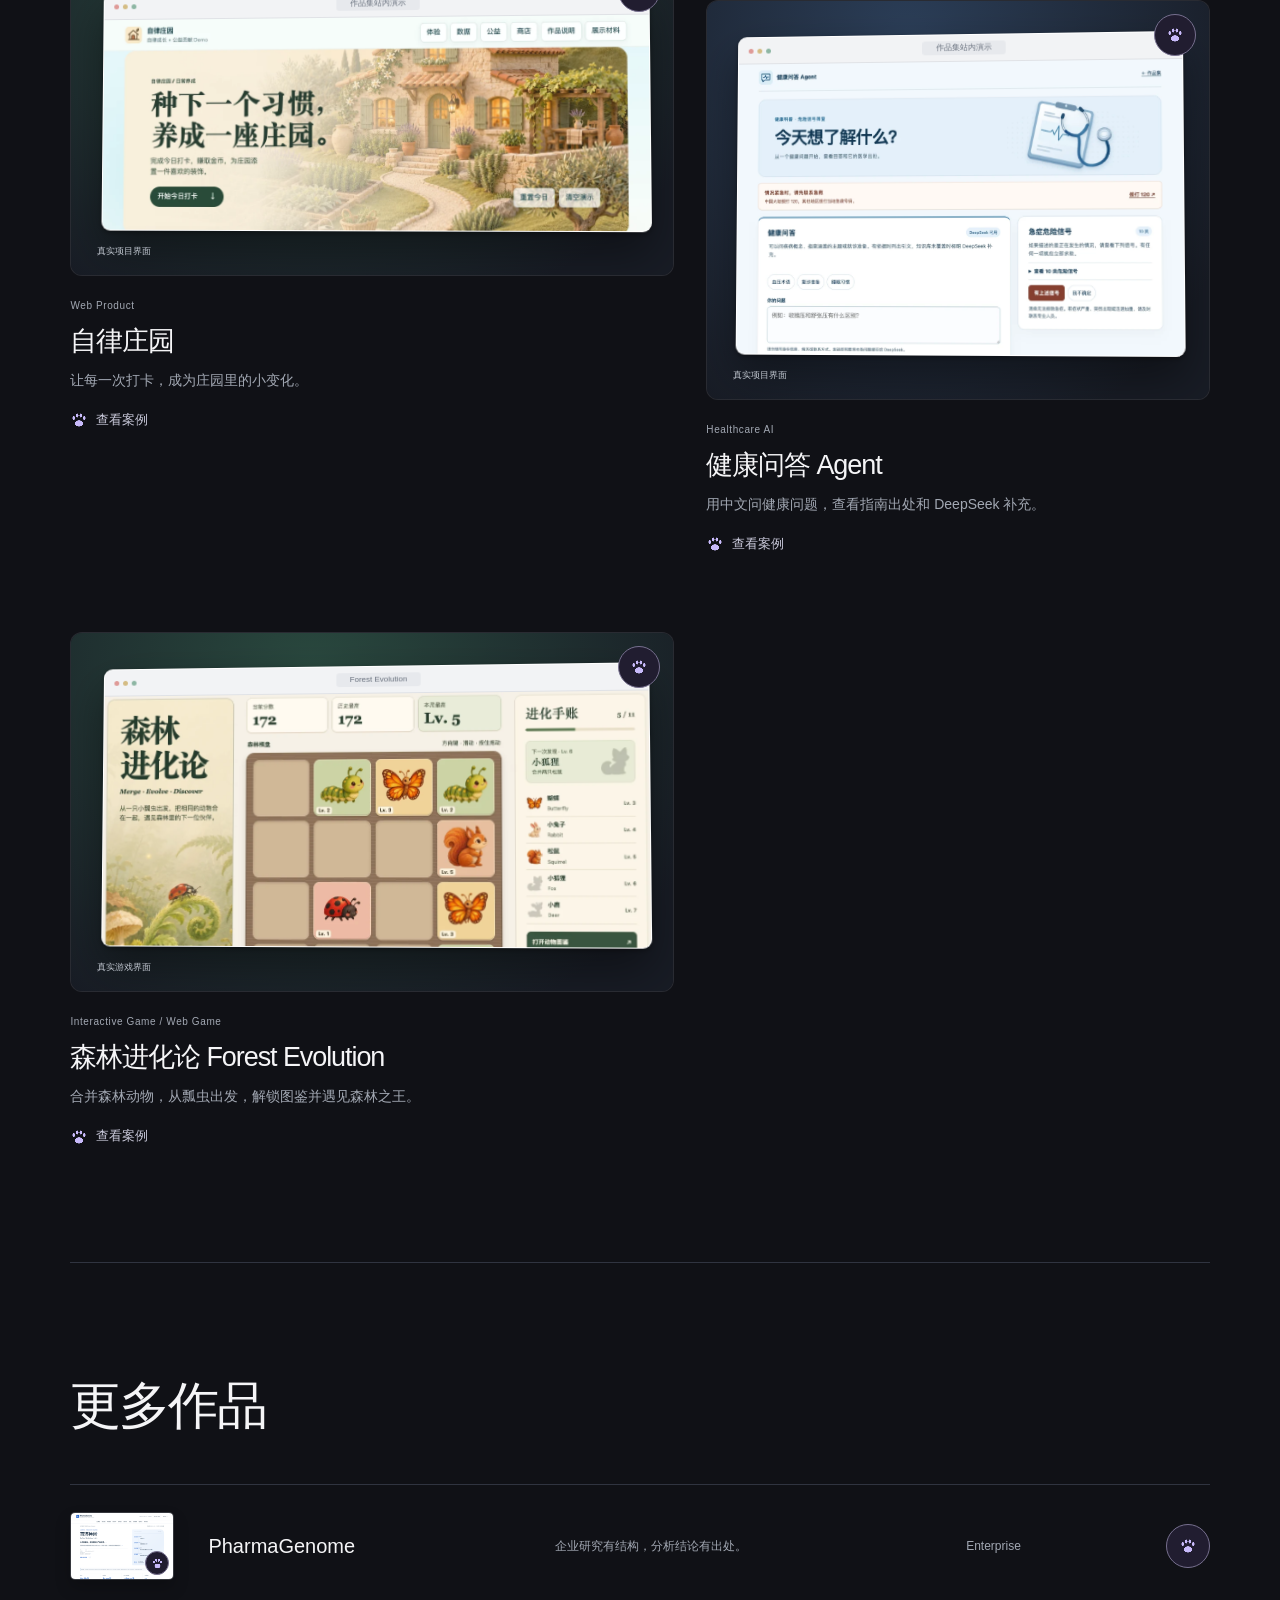
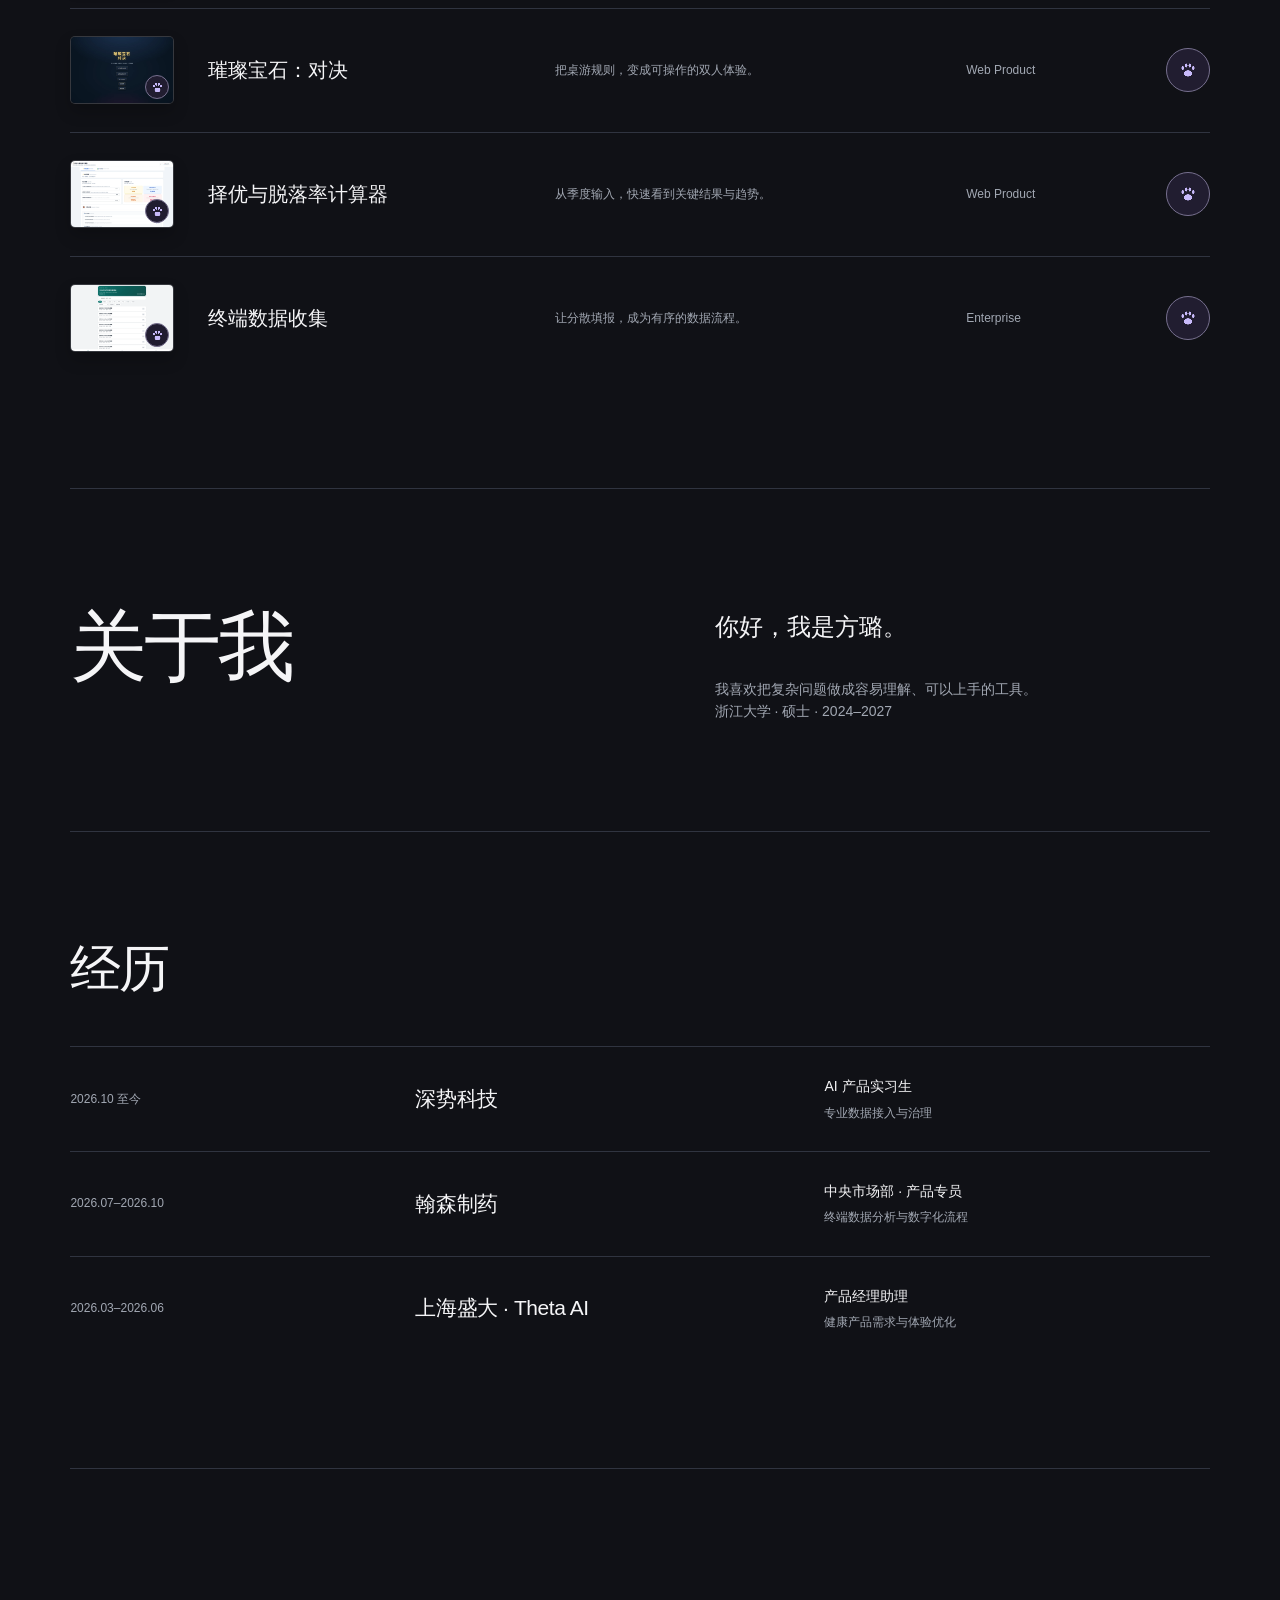
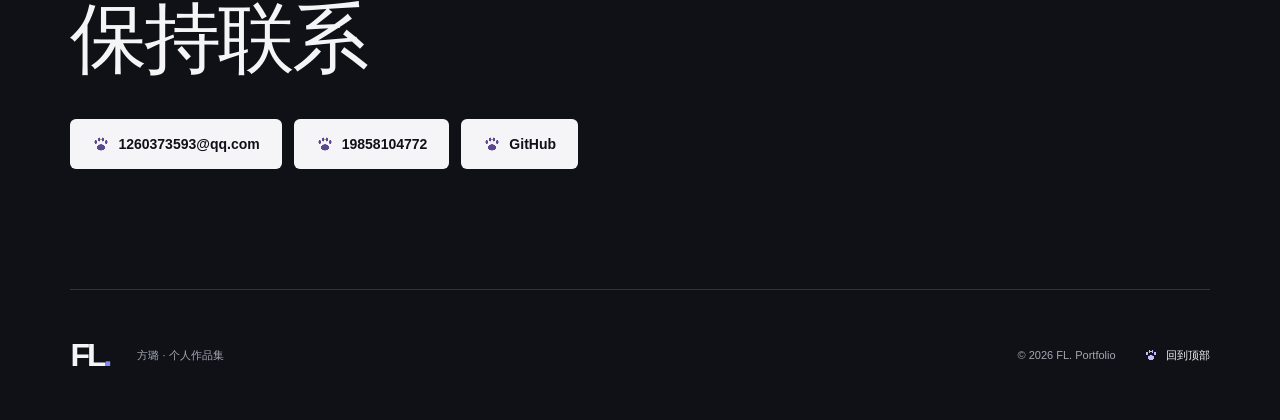
==== commit 9f6bc0fe: "Use verified live-game capture on both portfolio entry points" ====
--- a/index.html
+++ b/index.html
@@ -48,7 +48,7 @@
   <a class="visual" href="demos/forest-evolution/" target="_blank" rel="noopener noreferrer" aria-label="在线游玩森林进化论">
     <div class="window-stage mint"><div class="browser-window">
       <div class="window-toolbar"><span class="window-dots"><i></i><i></i><i></i></span><span class="window-address">Forest Evolution</span><span class="window-icon">↗</span></div>
-      <img src="assets/forest-evolution-preview.webp" alt="森林进化论实机截图，显示动物棋盘和进化手账" loading="lazy">
+      <img src="assets/forest-evolution-live.webp" alt="森林进化论实机截图，显示动物棋盘和进化手账" loading="lazy">
     </div><span class="window-caption">真实游戏界面</span><span class="window-open">点击游玩</span></div>
     <span class="paw-badge cover-paw" aria-hidden="true"><span class="paw-icon" aria-hidden="true"></span></span>
   </a>
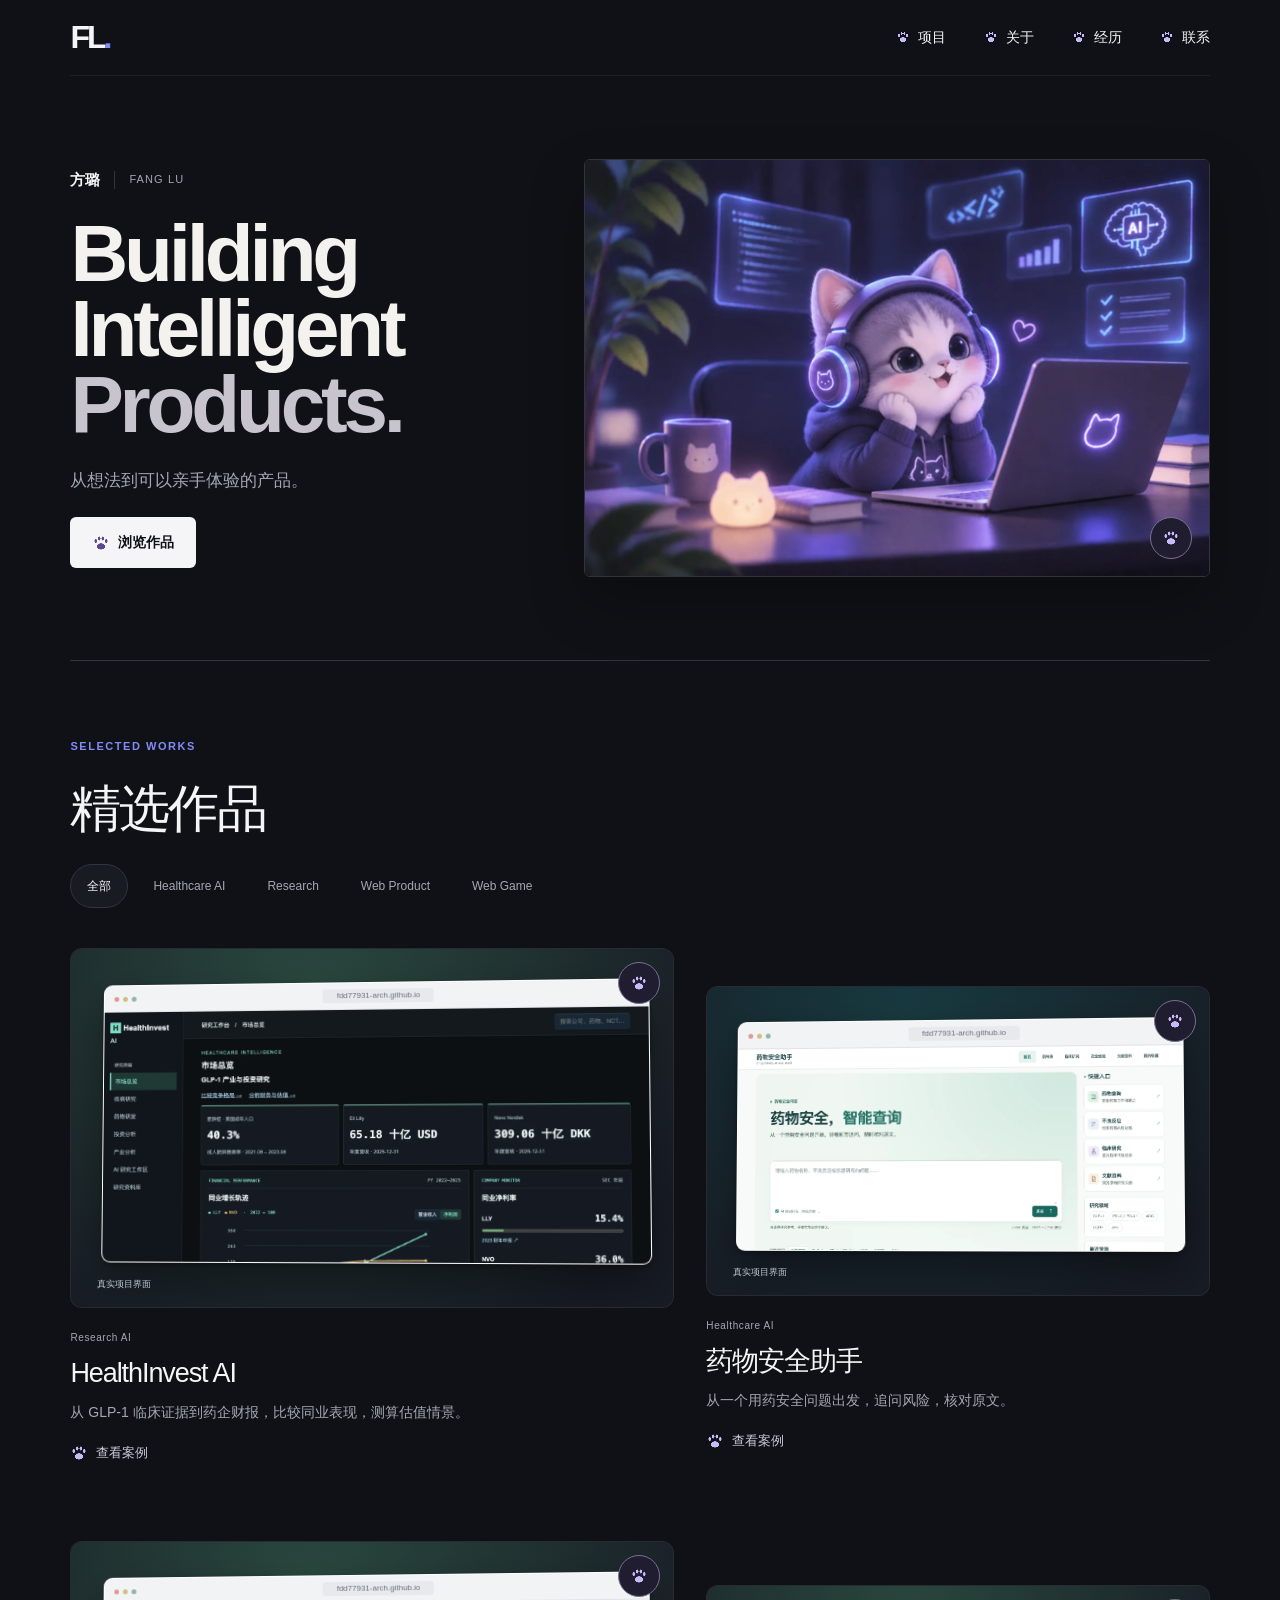
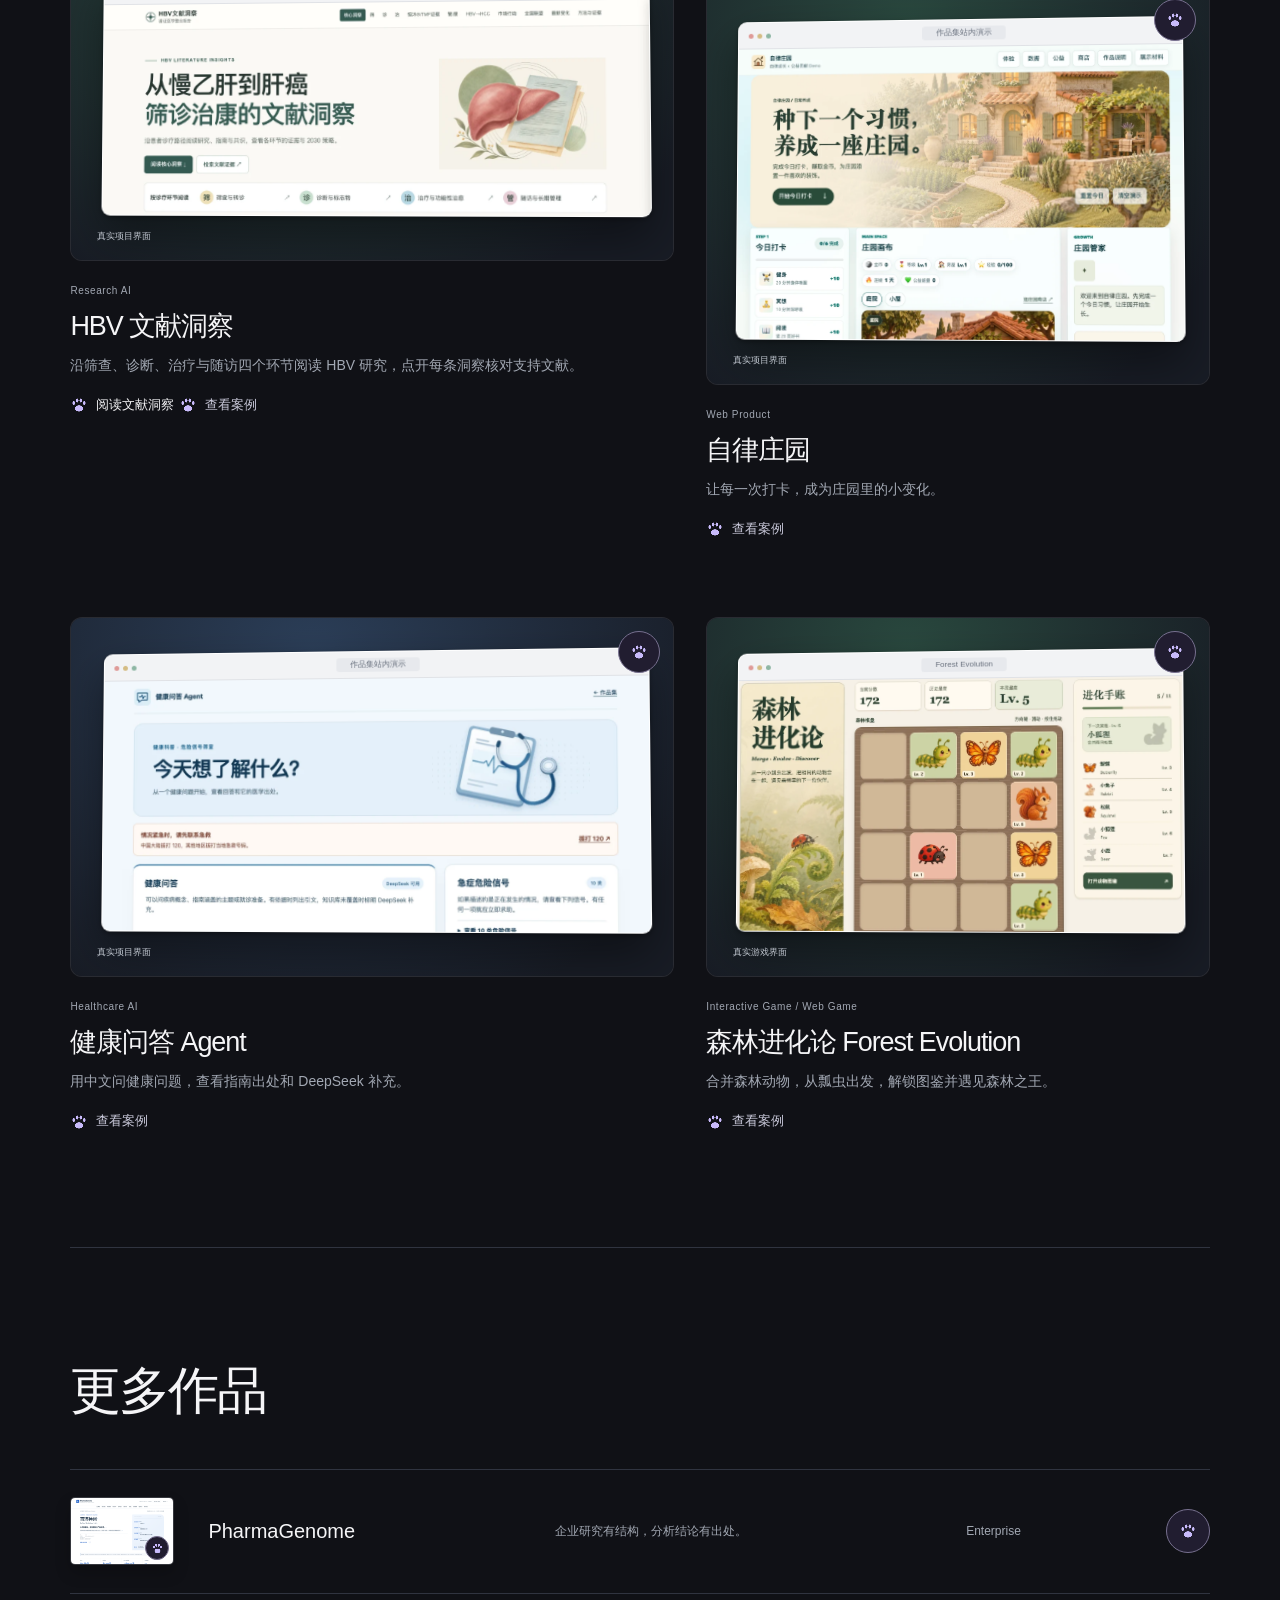
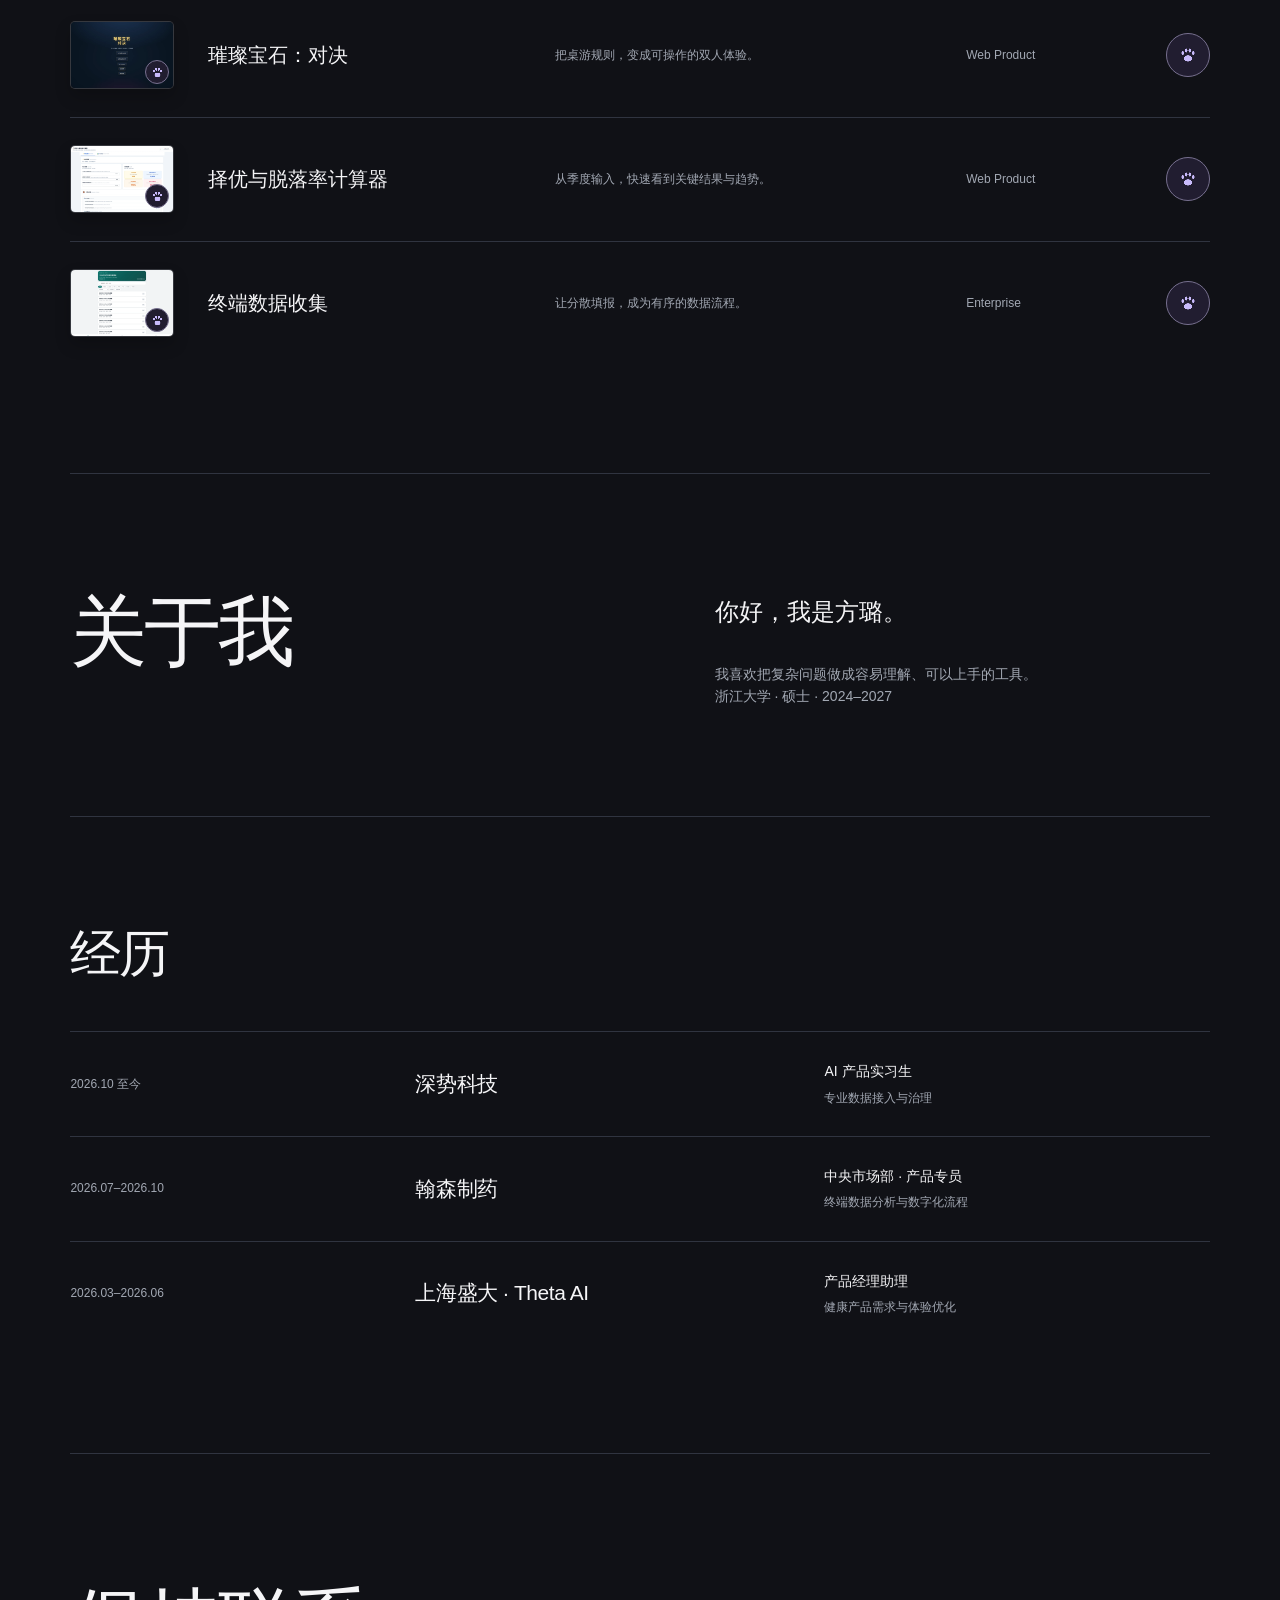
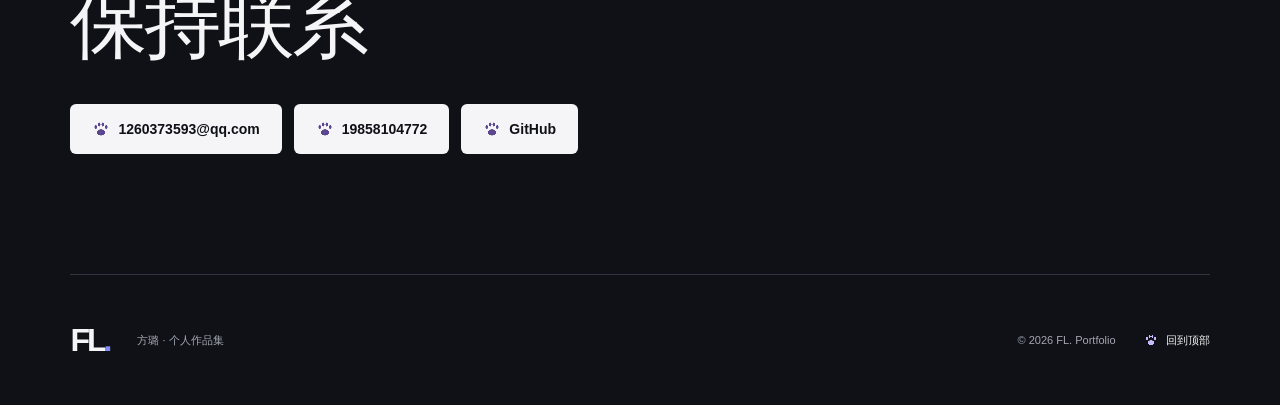
==== commit 4ccc5e7e: "Feature HealthInvest research terminal" ====
--- a/index.html
+++ b/index.html
@@ -20,7 +20,13 @@
   <button data-filter="Web" aria-pressed="false">Web Product</button>
   <button data-filter="Game" aria-pressed="false">Web Game</button>
  </div>
- <div class="project-grid"><article class="project cyan" data-category="AI">
+ <div class="project-grid"><article class="project mint" data-category="Research">
+  <a class="visual" href="https://fdd77931-arch.github.io/healthinvest-ai/" target="_blank" rel="noopener noreferrer" aria-label="打开HealthInvest AI项目"><div class="window-stage mint"><div class="browser-window"><div class="window-toolbar"><span class="window-dots"><i></i><i></i><i></i></span><span class="window-address">fdd77931-arch.github.io</span><span class="window-icon">↗</span></div><img src="assets/healthinvest-terminal.webp" alt="HealthInvest AI真实界面截图" loading="lazy"></div><span class="window-caption">真实项目界面</span><span class="window-open">点击体验</span></div><span class="paw-badge cover-paw" aria-hidden="true"><span class="paw-icon" aria-hidden="true"></span></span></a>
+  <div class="project-meta">Research AI</div>
+  <h3><a href="healthinvest.html">HealthInvest AI</a></h3>
+  <p>从 GLP-1 临床证据到药企财报，比较同业表现，测算估值情景。</p>
+  <a class="project-case paw-link" href="healthinvest.html"><span class="paw-icon" aria-hidden="true"></span>查看案例</a>
+ </article><article class="project cyan" data-category="AI">
   <a class="visual" href="https://fdd77931-arch.github.io/drug-safety-assistant/" target="_blank" rel="noopener noreferrer" aria-label="打开药物安全助手项目"><div class="window-stage cyan"><div class="browser-window"><div class="window-toolbar"><span class="window-dots"><i></i><i></i><i></i></span><span class="window-address">fdd77931-arch.github.io</span><span class="window-icon">↗</span></div><img src="assets/drug-safety-aligned.webp" alt="药物安全助手真实界面截图" loading="lazy"></div><span class="window-caption">真实项目界面</span><span class="window-open">点击体验</span></div><span class="paw-badge cover-paw" aria-hidden="true"><span class="paw-icon" aria-hidden="true"></span></span></a>
   <div class="project-meta">Healthcare AI</div>
   <h3><a href="drug-safety.html">药物安全助手</a></h3>
